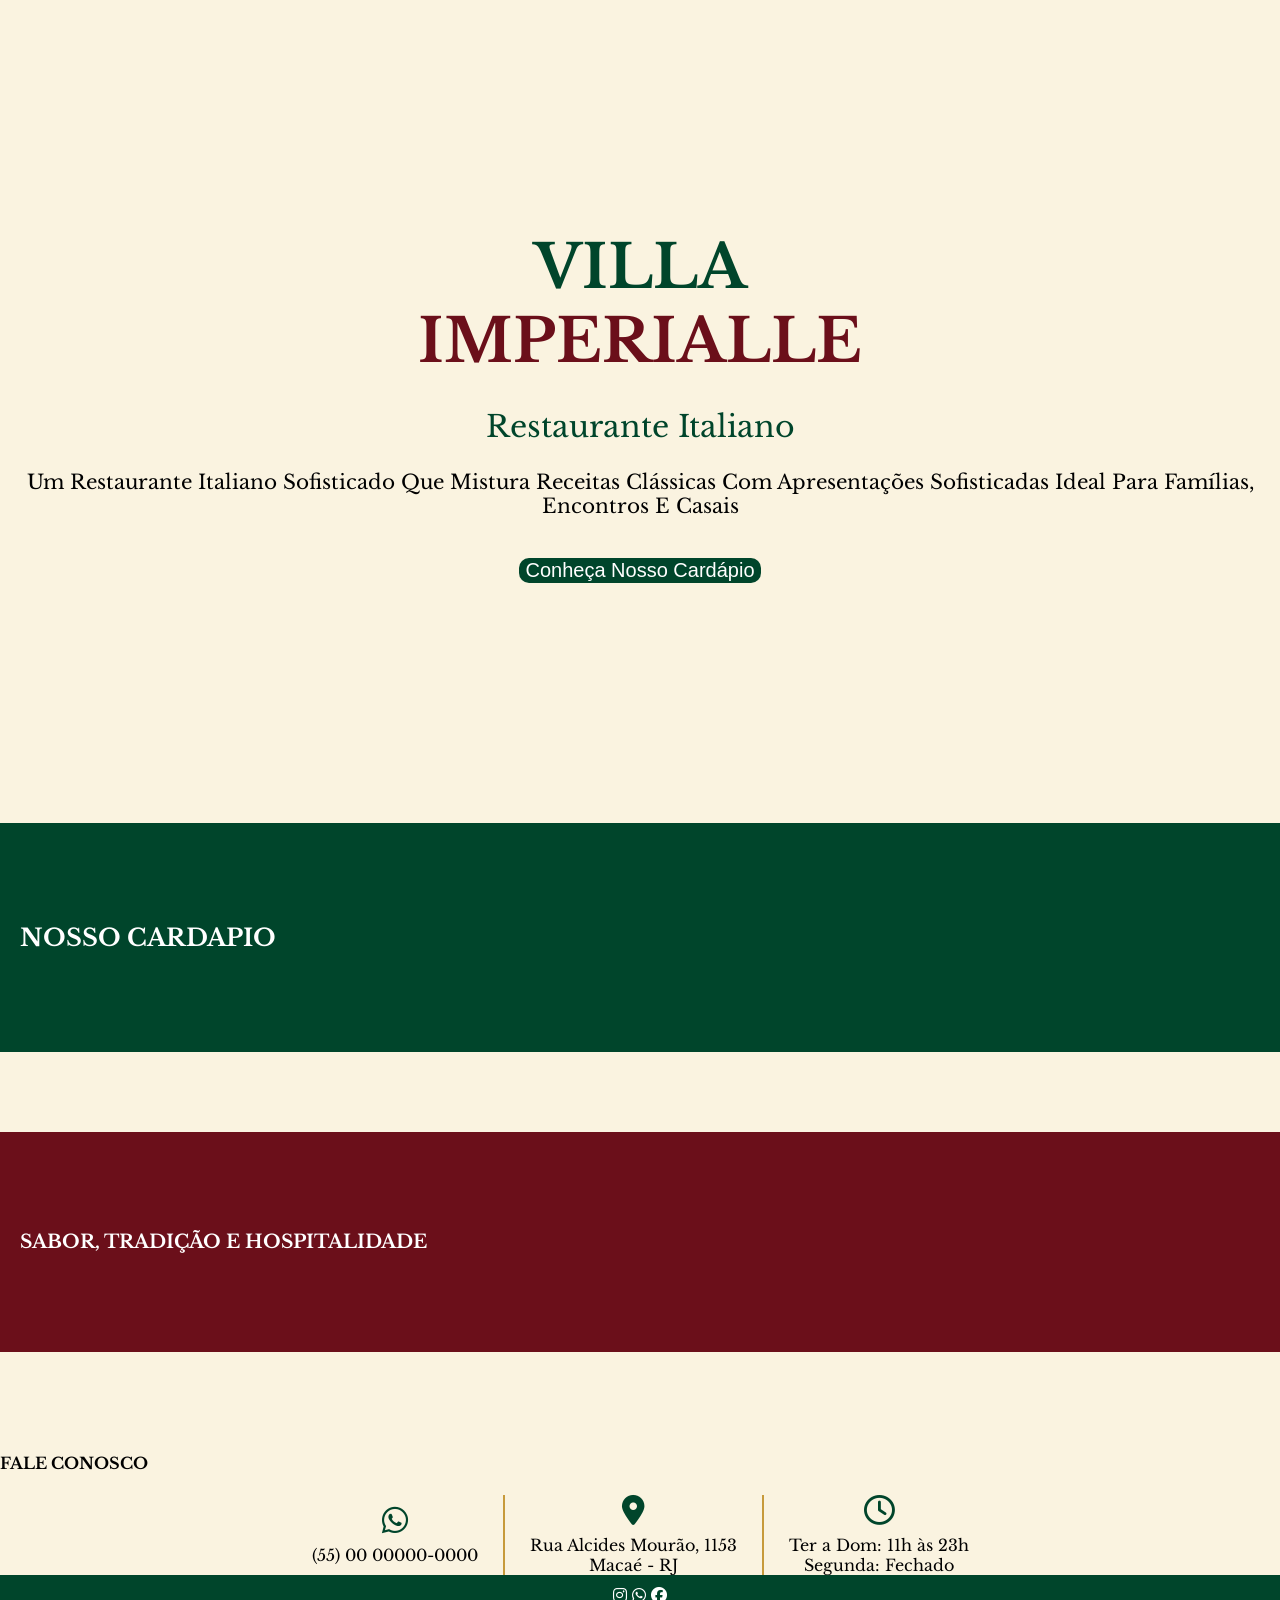
==== index.html @ e602aa2f "Fale Conosco de forma mais organizada + ícones/texto minúsculo no footer" ====
<!DOCTYPE html>
<html lang="en">

<head>
    <meta charset="UTF-8">

    <link rel="stylesheet" href="https://cdnjs.cloudflare.com/ajax/libs/font-awesome/6.7.2/css/all.min.css">

    <link rel="preconnect" href="https://fonts.googleapis.com">
    <link rel="preconnect" href="https://fonts.gstatic.com" crossorigin>

    <link href="https://fonts.googleapis.com/css2?family=Libre+Baskerville:wght@400;700&display=swap" rel="stylesheet">

    <meta name="viewport" content="width=device-width, initial-scale=1.0">
    <link rel="stylesheet" href="style.css">
    <title>Villa Imperialle</title>
</head>

<body>

    <header class="menu">

    </header>

    <section class="inicio">

        <h1 class="titulo">VILLA<br></h1>
        <h1 class="titulo-2">IMPERIALLE</h1>
        <P class="subtitulo">Restaurante Italiano</P>

        <p class="descricao">Um Restaurante Italiano Sofisticado Que Mistura Receitas Clássicas
            Com Apresentações Sofisticadas
            Ideal Para Famílias, Encontros E Casais</p>

        <button>Conheça Nosso Cardápio</button>

    </section>

    <section class="cardapio">

        <h2>NOSSO CARDAPIO</h2>
    </section>

    <section class="hospitalidade">
        <h3>SABOR, TRADIÇÃO E HOSPITALIDADE</h3>
    </section>

    <h4>FALE CONOSCO</h4>
<section class="contato-box">

    <div class="info">
        <i class="fa-brands fa-whatsapp"></i>
        <p>(55) 00 00000-0000</p>
    </div>

    <div class="linha"></div>

    <div class="info">
        <i class="fa-solid fa-location-dot"></i>
        <p>Rua Alcides Mourão, 1153</p>
        <span>Macaé - RJ</span>
    </div>

    <div class="linha"></div>

    <div class="info">
        <i class="fa-regular fa-clock"></i>
        <p>Ter a Dom: 11h às 23h</p>
        <span>Segunda: Fechado</span>
    </div>
</section>
    <footer>
        <i class="fa-brands fa-instagram"></i>
        <i class="fa-brands fa-whatsapp"></i>
        <i class="fa-brands fa-facebook"></i>
        <p class="texto-footer">© Villa Imperialle. Todos os direitos reservados.</p>
    </footer>
</body>

</html>
---- style.css ----
html, body{
    height: 100%;
    margin: 0;
}

body{
    font-family: 'Libre Baskerville', serif;
    background-color: #faf3e0;
    display: flex;
    flex-direction: column;
    min-height: 100vh;
}

.inicio{
    margin-bottom: 80px;
}
.titulo{
    text-align: center;
    color: #00452b;
    font-size: 60px;
    margin-bottom: 0;
}

.titulo-2{
    text-align: center;
    color: #6b0f1a;
    font-size: 60px;
    margin-top: 0;
    margin-bottom: 30px;
}

.subtitulo{
    text-align: center;
    color: #00452b;
    font-size: 30px;
    margin-bottom: 25px;
}

.descricao{
    text-align: center;
    font-size: 20px;
    color: black;
    margin-bottom: 40px;
}

button{
    display: block;
    margin: 20px auto 80px auto;
    padding: 15px 30px auto;
    font-size: 20px;
    background-color: #00452b;
    color: white;
    border: none;
    border-radius: 10px;
    cursor: pointer;
}

.menu{
    margin-bottom: 40px;
    color: #faf3e0;
    padding: 30px;
}

.inicio{
    margin-bottom: 80px;
    color: #faf3e0;
    padding: 80px 20px;
}

.cardapio{
    margin-bottom: 80px;
    background-color: #00452b;
    color: white;
    padding: 80px 20px;
}

.hospitalidade{
    margin-bottom: 80px;
    background-color:  #6b0f1a;
    color: white;
    padding: 80px 20px;
}

.contato-box{
    display: flex;
    justify-content: center;
    align-items: center;
    gap: 25px;
}

.info{
    text-align: center;
}

.info i{
    font-size: 30px;
    color: #00452b;
    margin-bottom: 10px;
}

.info p,
.info span{
    margin: 0;
}

.linha{
    width: 2px;
    height: 80px;
    background-color: #c79a3b;
}

footer{
    background-color: #00452b;
    color: white;
    padding: 10px 0;
    text-align: center;
}

.texto-footer{
    font-size: 12px;
    opacity: 0.7;
    margin: 0;
}
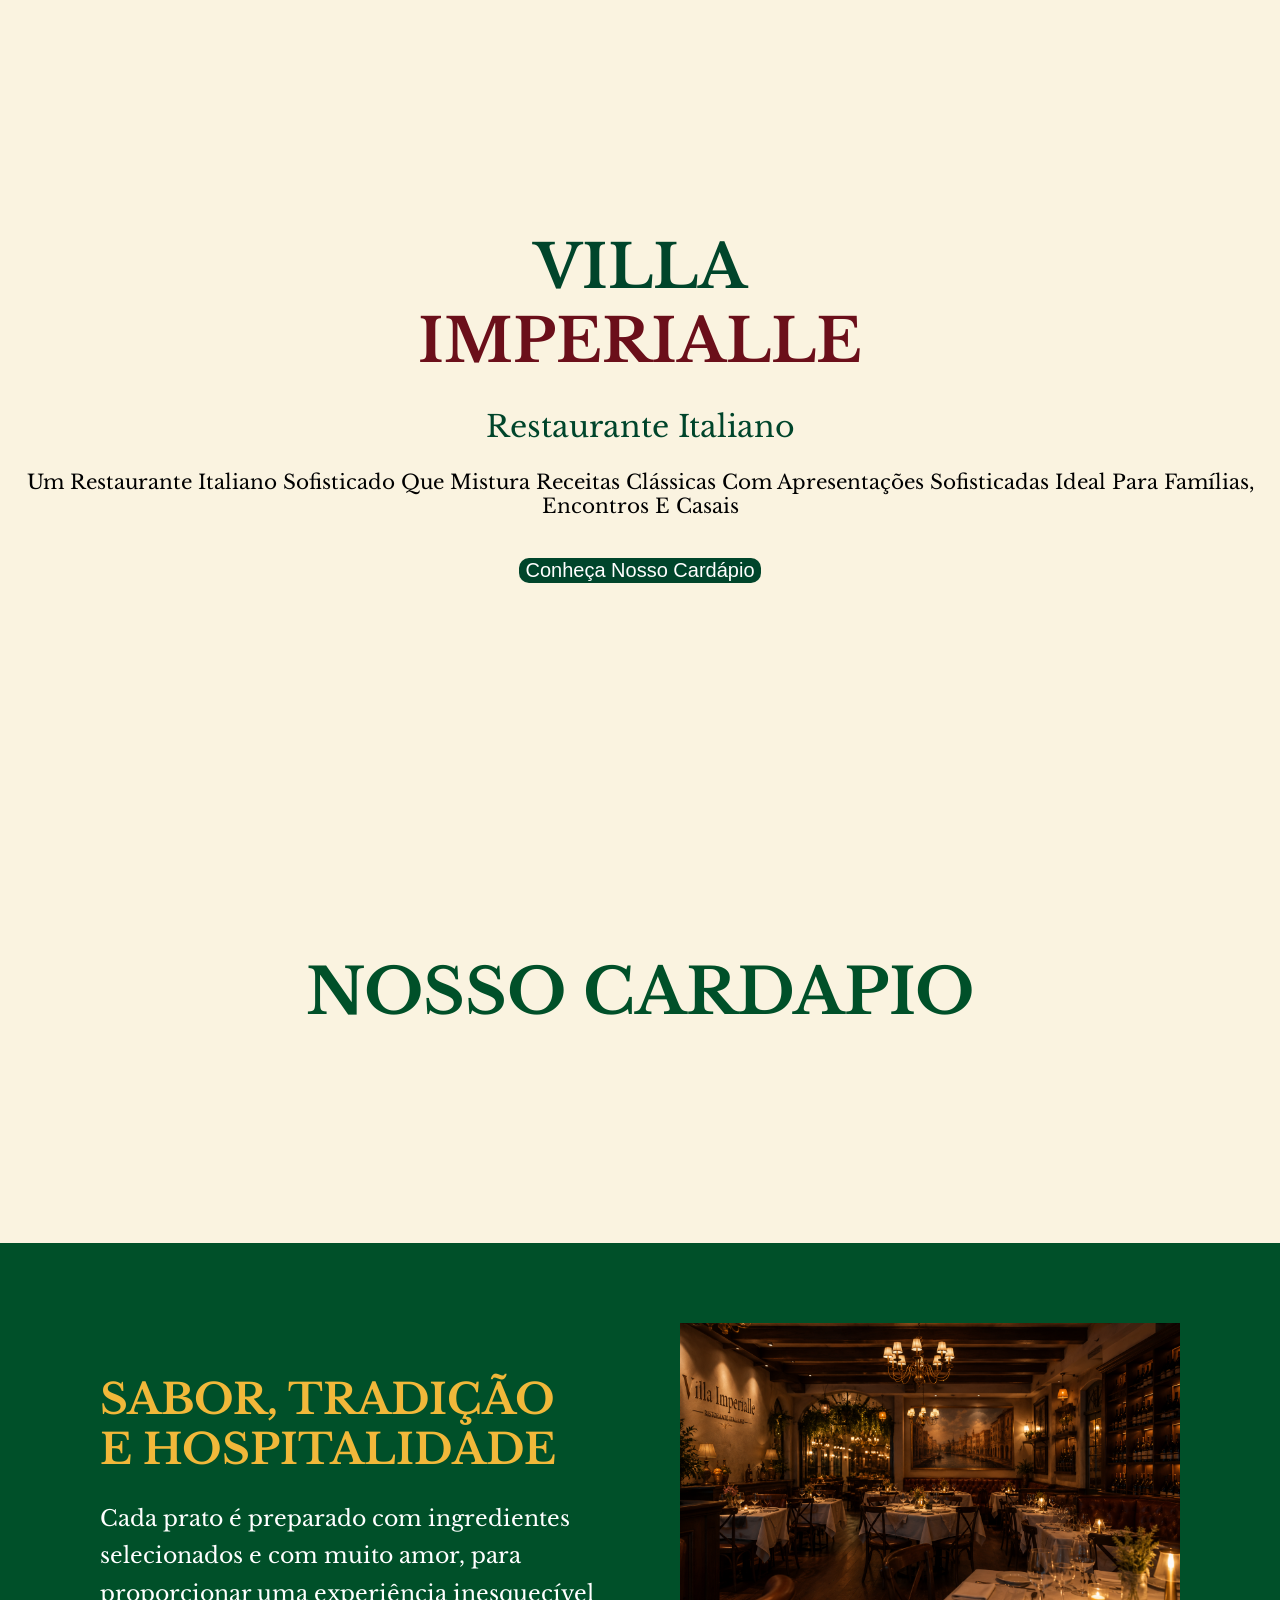
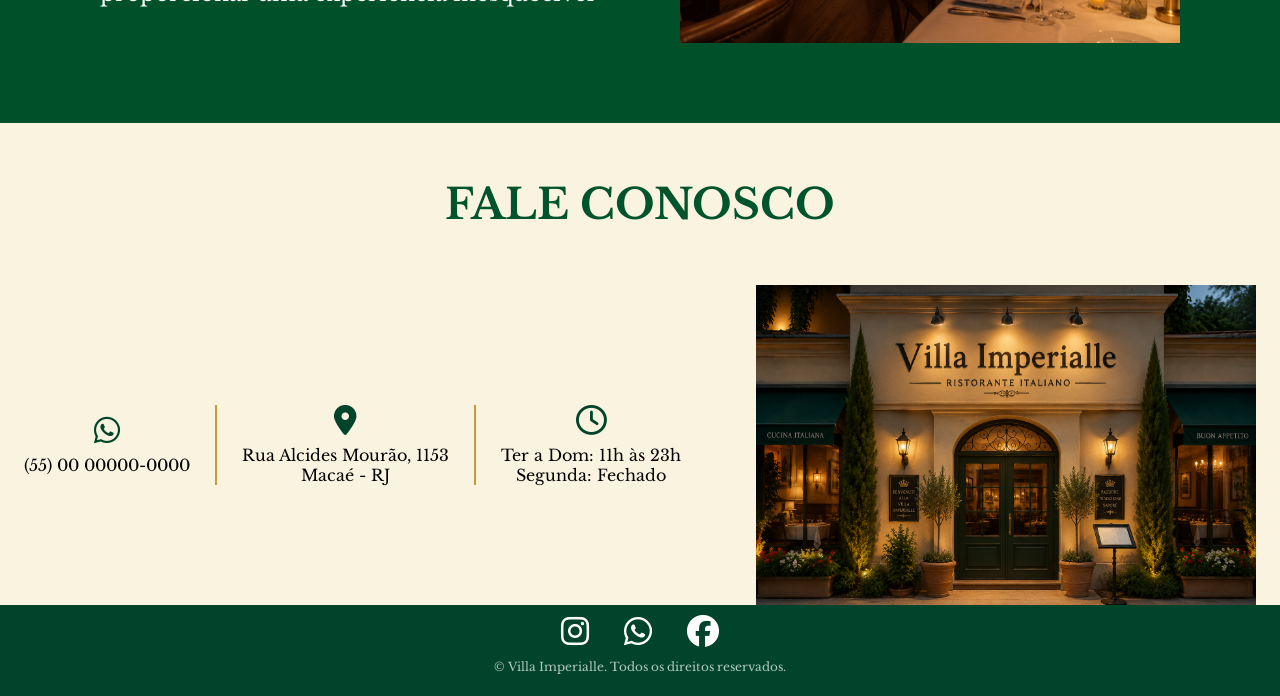
==== commit 813de867: "Imagens adicionadas, títulos com tamanho aumentado, botões com animações Cores arrumadas, background" ====
--- a/index.html
+++ b/index.html
@@ -42,11 +42,28 @@
     </section>
 
     <section class="hospitalidade">
-        <h3>SABOR, TRADIÇÃO E HOSPITALIDADE</h3>
-    </section>
 
-    <h4>FALE CONOSCO</h4>
-<section class="contato-box">
+    <div class="hospitalidade-texto">
+        <h3 class="hospitalidade-titulo">
+            SABOR, TRADIÇÃO<br>
+            E HOSPITALIDADE
+        </h3>
+
+        <p>
+            Cada prato é preparado com ingredientes
+            selecionados e com muito amor, para proporcionar
+            uma experiência inesquecível
+        </p>
+    </div>
+
+    <img class="hospitalidade-imagem"
+         src="estabelecimento.png"
+         alt="Estabelecimento">
+
+</section>
+
+    <h4 class="fale-conosco">FALE CONOSCO</h4>
+    <section class="contato-box">
 
     <div class="info">
         <i class="fa-brands fa-whatsapp"></i>
@@ -68,6 +85,10 @@
         <p>Ter a Dom: 11h às 23h</p>
         <span>Segunda: Fechado</span>
     </div>
+
+    <img class="entrada-imagem"
+        src="entrada.png"
+        alt="Entrada">
 </section>
     <footer>
         <i class="fa-brands fa-instagram"></i>
--- a/style.css
+++ b/style.css
@@ -68,17 +68,59 @@
 }
 
 .cardapio{
+    font-size: 42px;
+    line-height: 1.2;
     margin-bottom: 80px;
-    background-color: #00452b;
-    color: white;
+    color: #005029;
+    text-align: center;
     padding: 80px 20px;
 }
 
 .hospitalidade{
-    margin-bottom: 80px;
-    background-color:  #6b0f1a;
+    background-color: #005029;
+
+    display: flex;
+    align-items: center;
+    justify-content: space-between;
+
+    padding: 80px 100px;
+}
+
+.hospitalidade-texto{
+    max-width: 500px;
+}
+
+.hospitalidade-titulo{
+    color: #f1b83a;
+
+    font-size: 42px;
+    line-height: 1.2;
+
+    margin-bottom: 25px;
+}
+
+.hospitalidade-texto p{
     color: white;
-    padding: 80px 20px;
+
+    font-size: 22px;
+    line-height: 1.7;
+}
+
+.hospitalidade-imagem{
+    width: 500px;
+    height: 320px;
+
+    object-fit: cover;
+
+    margin-left: 50px;
+}
+
+.fale-conosco{
+    font-size: 42px;
+    line-height: 1.2;
+
+    text-align: center;
+    color: #00542b;
 }
 
 .contato-box{
@@ -109,6 +151,15 @@
     background-color: #c79a3b;
 }
 
+.entrada-imagem{
+    width: 500px;
+    height: 320px;
+
+    object-fit: cover;
+
+    margin-left: 50px;
+}
+
 footer{
     background-color: #00452b;
     color: white;
@@ -116,8 +167,20 @@
     text-align: center;
 }
 
+footer i{
+    font-size: 32px;
+    margin: 0 15px;
+    color: white;
+    cursor: pointer;
+    transition: 0.3s;
+}
+
+footer i:hover{
+    transform: scale(1.1);
+}
+
 .texto-footer{
     font-size: 12px;
     opacity: 0.7;
-    margin: 0;
+    margin: 10;
 }
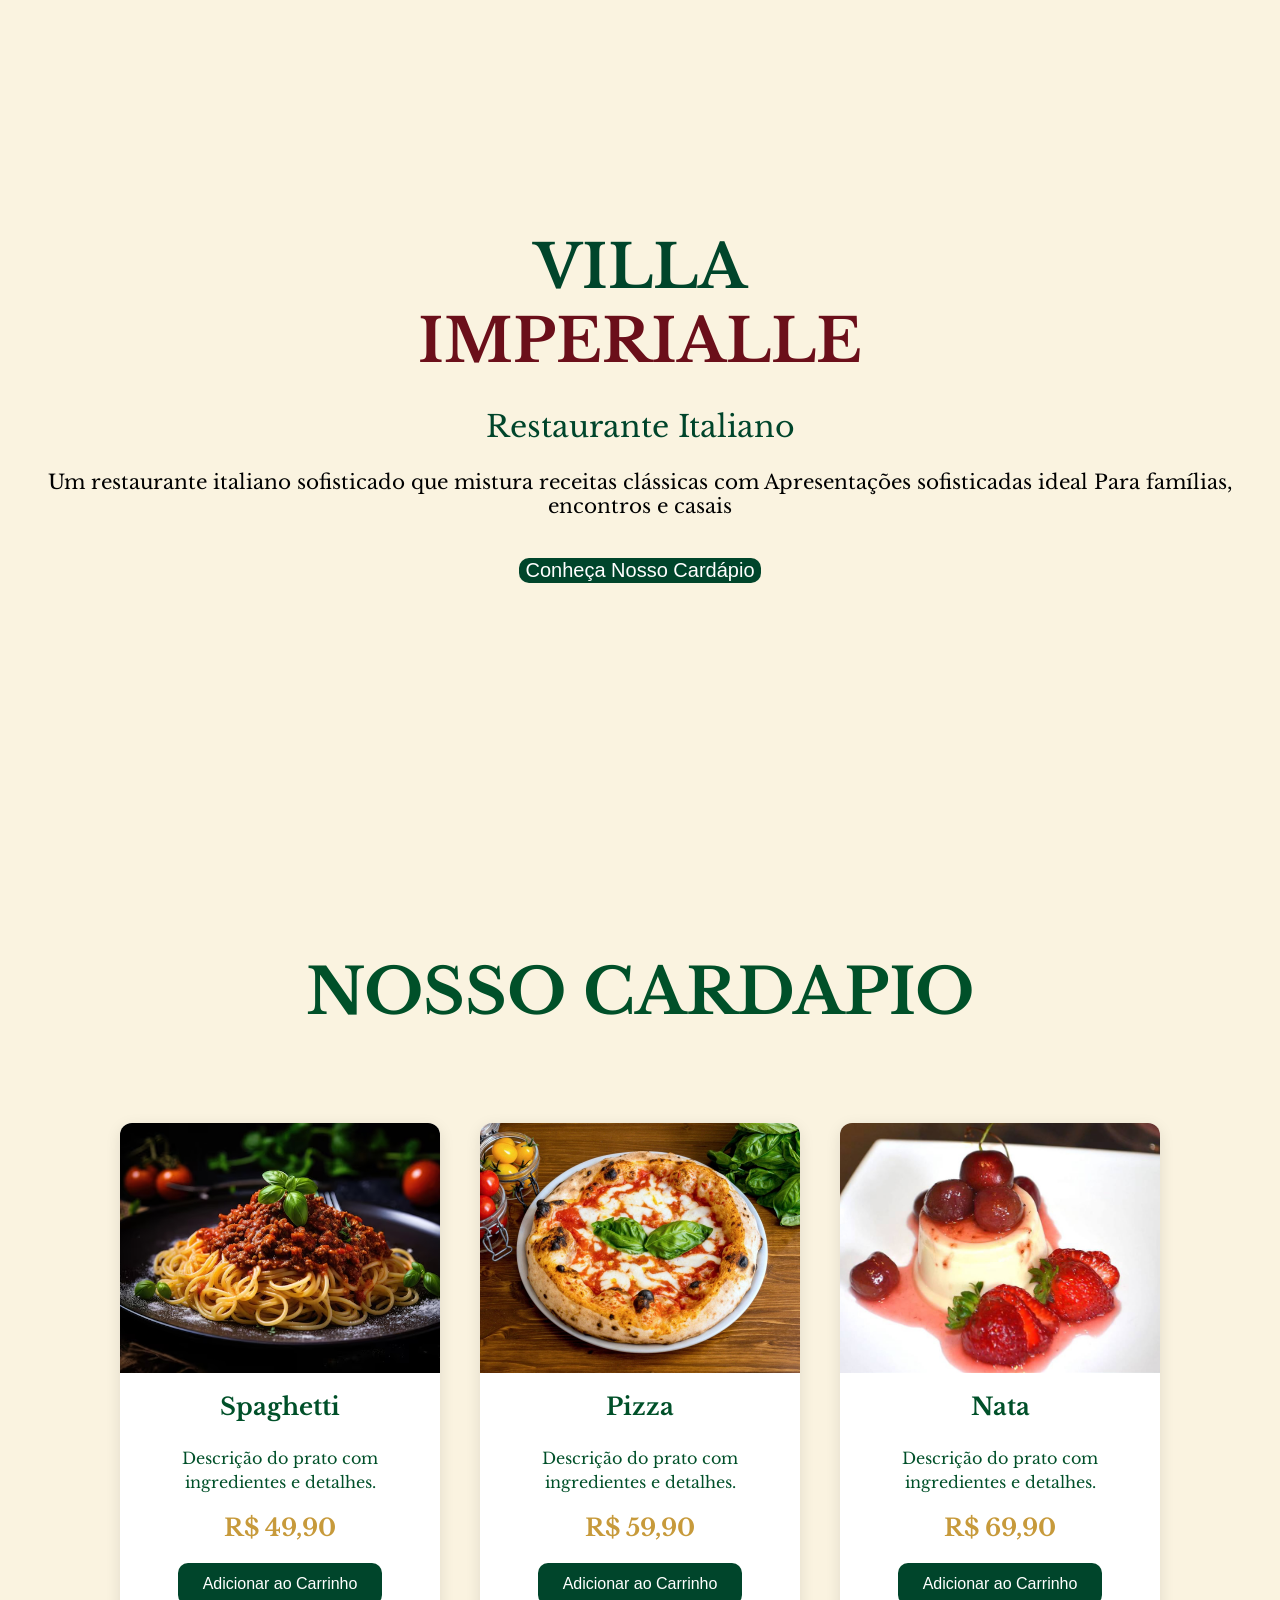
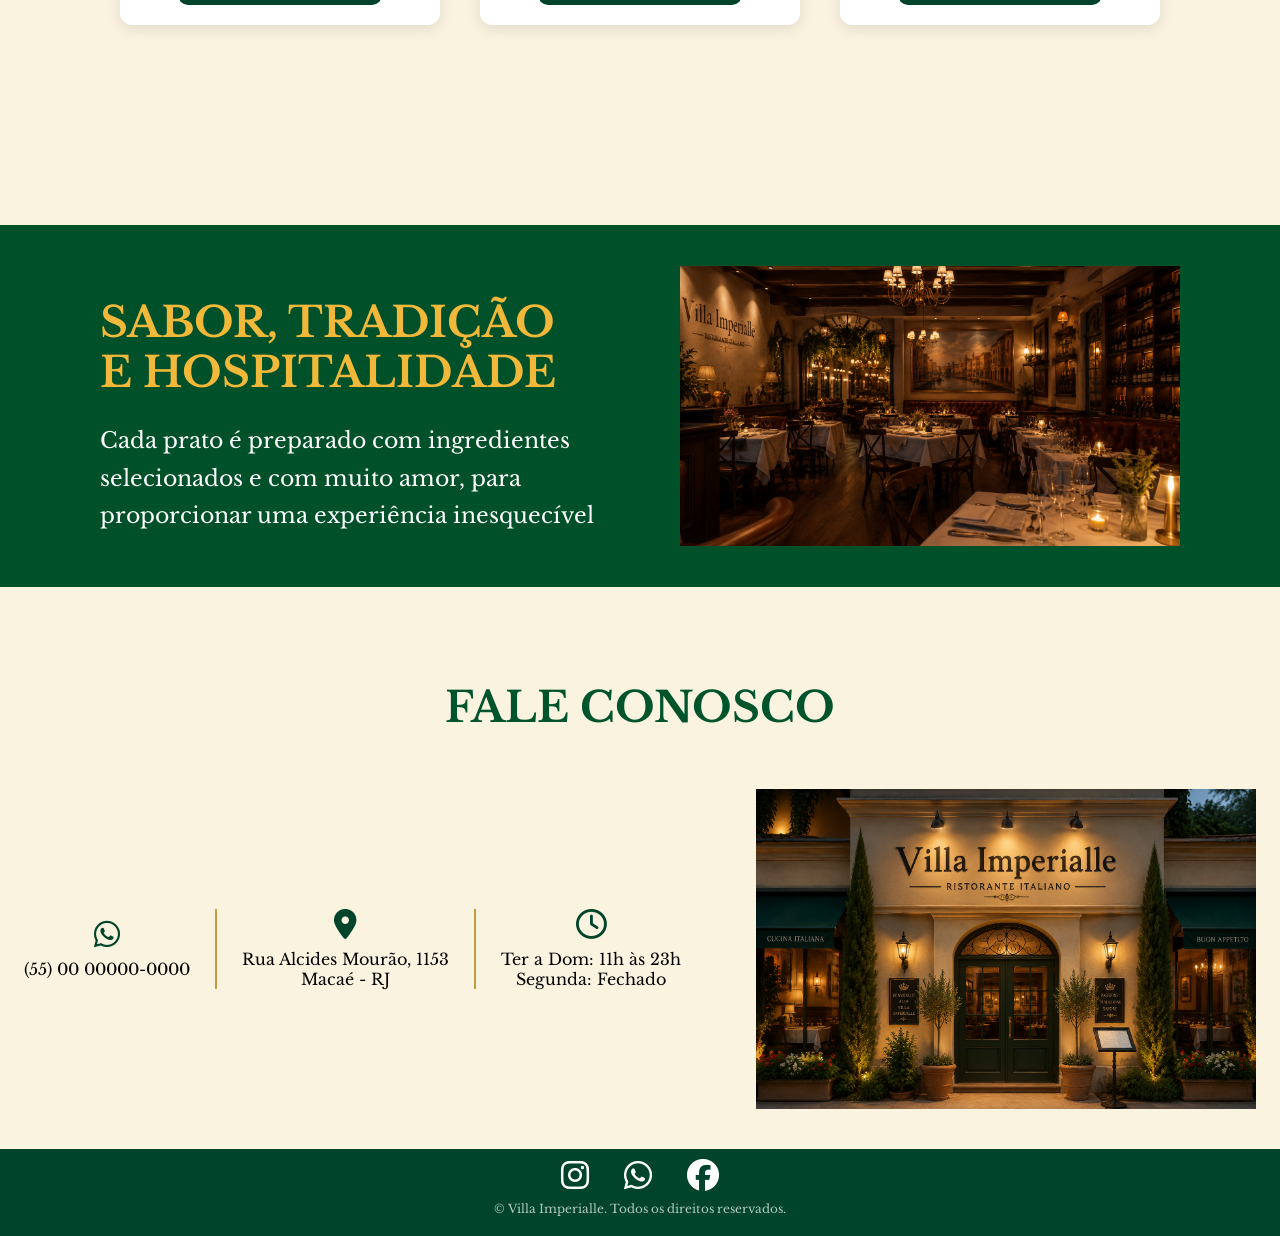
==== commit 2cd33826: "Adicionar imagens nos produtos principais e formatar as barras" ====
--- a/index.html
+++ b/index.html
@@ -28,17 +28,62 @@
         <h1 class="titulo-2">IMPERIALLE</h1>
         <P class="subtitulo">Restaurante Italiano</P>
 
-        <p class="descricao">Um Restaurante Italiano Sofisticado Que Mistura Receitas Clássicas
-            Com Apresentações Sofisticadas
-            Ideal Para Famílias, Encontros E Casais</p>
+        <p class="descricao">Um restaurante italiano sofisticado que mistura receitas clássicas
+            com Apresentações sofisticadas
+            ideal Para famílias, encontros e casais</p>
 
         <button>Conheça Nosso Cardápio</button>
 
     </section>
 
     <section class="cardapio">
+        <h2>NOSSO CARDAPIO</h2>
+        
+        <section class="cardapio-grid">
 
-        <h2>NOSSO CARDAPIO</h2>
+    <div class="card-prato">
+        <img src="spaghetti.avif" alt="Spaghetti">
+
+        <h3>Spaghetti</h3>
+
+        <p>
+            Descrição do prato com ingredientes e detalhes.
+        </p>
+
+        <span class="preco">R$ 49,90</span>
+
+        <button>Adicionar ao Carrinho</button>
+    </div>
+
+    <div class="card-prato">
+        <img src="pizza.webp" alt="Pizza">
+
+        <h3>Pizza</h3>
+
+        <p>
+            Descrição do prato com ingredientes e detalhes.
+        </p>
+
+        <span class="preco">R$ 59,90</span>
+
+        <button>Adicionar ao Carrinho</button>
+    </div>
+
+    <div class="card-prato">
+        <img src="nata.jpg" alt="Nata">
+
+        <h3>Nata</h3>
+
+        <p>
+            Descrição do prato com ingredientes e detalhes.
+        </p>
+
+        <span class="preco">R$ 69,90</span>
+
+        <button>Adicionar ao Carrinho</button>
+    </div>
+
+</section>
     </section>
 
     <section class="hospitalidade">
--- a/style.css
+++ b/style.css
@@ -76,6 +76,76 @@
     padding: 80px 20px;
 }
 
+.cardapio-grid{
+    display: grid;
+
+    grid-template-columns: repeat(3, 1fr);
+
+    gap: 40px;
+
+    padding: 40px 100px;
+}
+
+.card-prato{
+    background-color: white;
+
+    border-radius: 12px;
+
+    overflow: hidden;
+
+    box-shadow: 0 4px 15px rgba(0,0,0,0.1);
+
+    text-align: center;
+
+    padding-bottom: 20px;
+}
+
+.card-prato img{
+    width: 100%;
+
+    height: 250px;
+
+    object-fit: cover;
+
+    display: block;
+}
+
+.card-prato h3{
+    color: #005029;
+
+    font-size: 24px;
+
+    margin-top: 20px;
+}
+
+.card-prato p{
+    padding: 0 20px;
+
+    font-size: 16px;
+
+    line-height: 1.5;
+}
+
+.preco{
+    display: block;
+
+    margin: 20px 0;
+
+    color: #c79a3b;
+
+    font-size: 24px;
+
+    font-weight: bold;
+}
+
+.card-prato button{
+    margin: 0 auto;
+
+    padding: 12px 25px;
+
+    font-size: 16px;
+}
+
 .hospitalidade{
     background-color: #005029;
 
@@ -83,7 +153,9 @@
     align-items: center;
     justify-content: space-between;
 
-    padding: 80px 100px;
+    padding: 30px 100px;
+
+    margin-bottom: 40px;
 }
 
 .hospitalidade-texto{
@@ -108,7 +180,7 @@
 
 .hospitalidade-imagem{
     width: 500px;
-    height: 320px;
+    height: 280px;
 
     object-fit: cover;
 
@@ -128,6 +200,8 @@
     justify-content: center;
     align-items: center;
     gap: 25px;
+
+    margin-bottom: 40px;
 }
 
 .info{
@@ -158,6 +232,7 @@
     object-fit: cover;
 
     margin-left: 50px;
+    
 }
 
 footer{
@@ -182,5 +257,5 @@
 .texto-footer{
     font-size: 12px;
     opacity: 0.7;
-    margin: 10;
+    margin: 10px;
 }
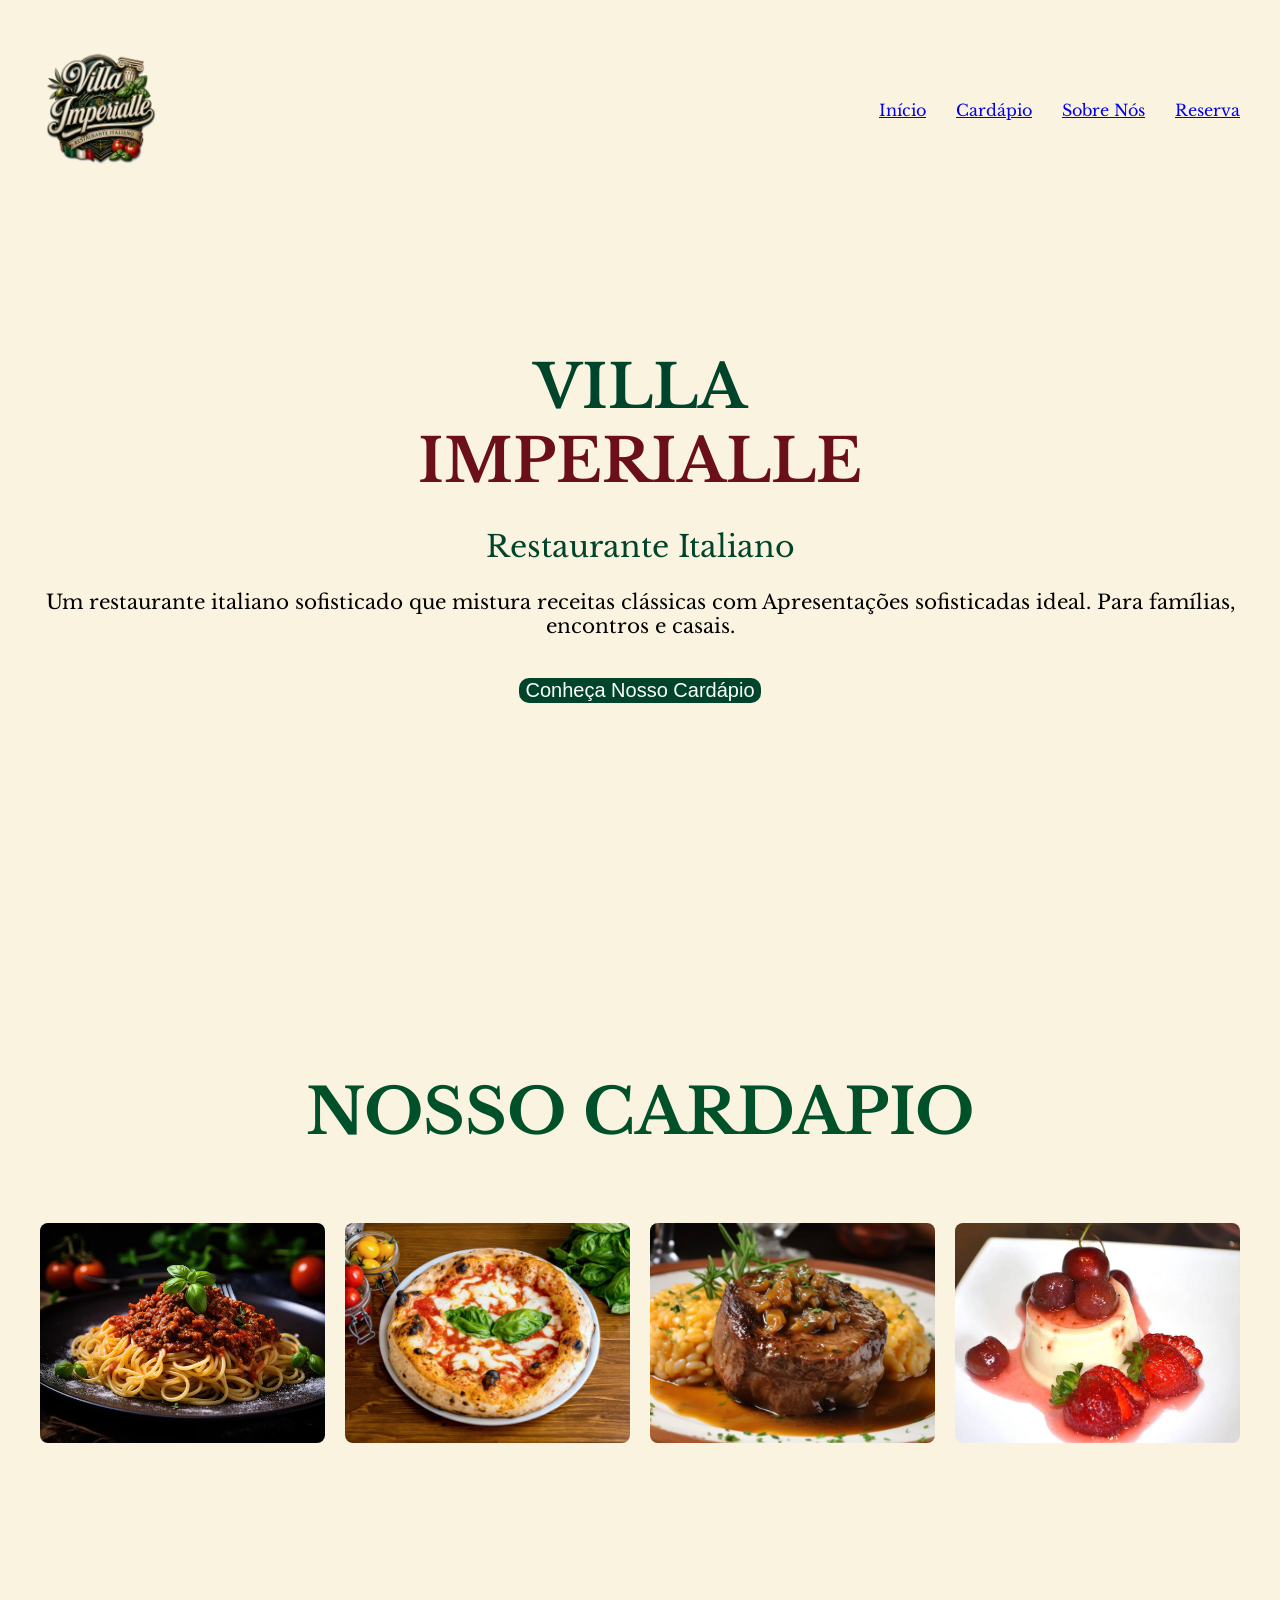
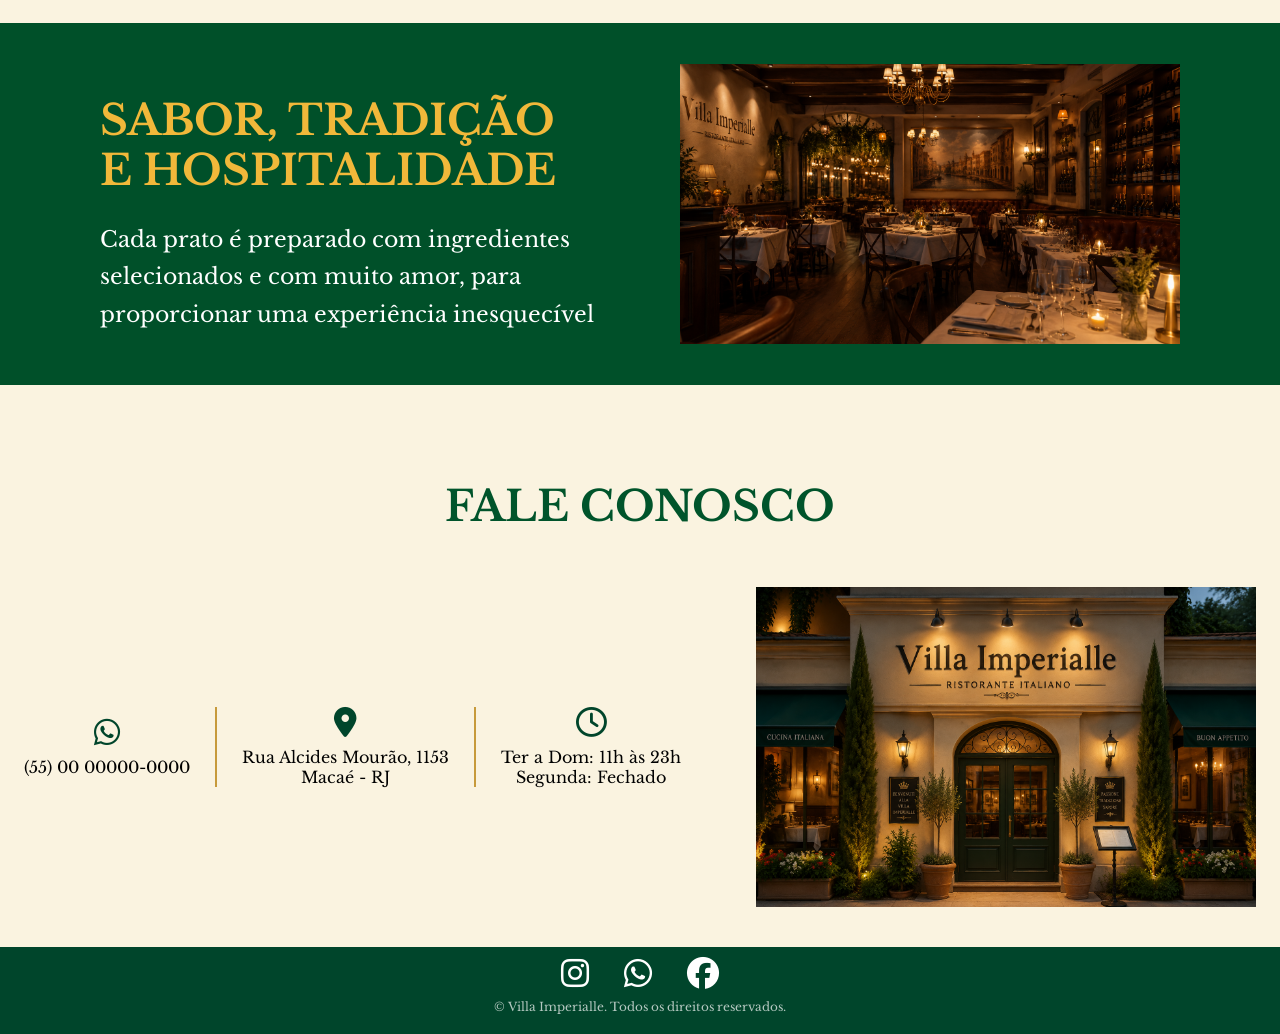
==== commit 43d9e187: "Melhorar as imagens do cardápio e o menu" ====
--- a/index.html
+++ b/index.html
@@ -18,9 +18,18 @@
 
 <body>
 
-    <header class="menu">
+<header class="menu">
 
-    </header>
+    <img src="villa-imperialle.png" alt="Villa Imperialle" class="logo">
+
+    <nav>
+        <a href="#">Início</a>
+        <a href="#">Cardápio</a>
+        <a href="#">Sobre Nós</a>
+        <a href="#">Reserva</a>
+    </nav>
+
+</header>
 
     <section class="inicio">
 
@@ -29,8 +38,7 @@
         <P class="subtitulo">Restaurante Italiano</P>
 
         <p class="descricao">Um restaurante italiano sofisticado que mistura receitas clássicas
-            com Apresentações sofisticadas
-            ideal Para famílias, encontros e casais</p>
+            com Apresentações sofisticadas ideal. Para famílias, encontros e casais.</p>
 
         <button>Conheça Nosso Cardápio</button>
 
@@ -43,47 +51,22 @@
 
     <div class="card-prato">
         <img src="spaghetti.avif" alt="Spaghetti">
-
-        <h3>Spaghetti</h3>
-
-        <p>
-            Descrição do prato com ingredientes e detalhes.
-        </p>
-
-        <span class="preco">R$ 49,90</span>
-
-        <button>Adicionar ao Carrinho</button>
     </div>
 
     <div class="card-prato">
         <img src="pizza.webp" alt="Pizza">
+    </div>
 
-        <h3>Pizza</h3>
-
-        <p>
-            Descrição do prato com ingredientes e detalhes.
-        </p>
-
-        <span class="preco">R$ 59,90</span>
-
-        <button>Adicionar ao Carrinho</button>
+    <div class="card-prato">
+        <img src="carne.webp" alt="Carne">
     </div>
 
     <div class="card-prato">
         <img src="nata.jpg" alt="Nata">
-
-        <h3>Nata</h3>
-
-        <p>
-            Descrição do prato com ingredientes e detalhes.
-        </p>
-
-        <span class="preco">R$ 69,90</span>
-
-        <button>Adicionar ao Carrinho</button>
     </div>
 
 </section>
+
     </section>
 
     <section class="hospitalidade">
--- a/style.css
+++ b/style.css
@@ -56,9 +56,21 @@
 }
 
 .menu{
-    margin-bottom: 40px;
-    color: #faf3e0;
-    padding: 30px;
+    display: flex;
+    justify-content: space-between;
+    align-items: center;
+
+    padding: 20px 40px;
+}
+
+.logo{
+    width: 120px;
+    height: auto;
+}
+
+nav{
+    display: flex;
+    gap: 30px;
 }
 
 .inicio{
@@ -78,72 +90,25 @@
 
 .cardapio-grid{
     display: grid;
-
-    grid-template-columns: repeat(3, 1fr);
-
-    gap: 40px;
-
-    padding: 40px 100px;
-}
-
-.card-prato{
-    background-color: white;
-
-    border-radius: 12px;
-
-    overflow: hidden;
-
-    box-shadow: 0 4px 15px rgba(0,0,0,0.1);
-
-    text-align: center;
-
-    padding-bottom: 20px;
+    grid-template-columns: repeat(4, 1fr);
+
+    gap: 20px;
+
+    max-width: 1200px;
+    margin: 0 auto;
+
+    padding: 20px;
 }
 
 .card-prato img{
     width: 100%;
-
-    height: 250px;
+    height: 220px;
 
     object-fit: cover;
 
+    border-radius: 8px;
+
     display: block;
-}
-
-.card-prato h3{
-    color: #005029;
-
-    font-size: 24px;
-
-    margin-top: 20px;
-}
-
-.card-prato p{
-    padding: 0 20px;
-
-    font-size: 16px;
-
-    line-height: 1.5;
-}
-
-.preco{
-    display: block;
-
-    margin: 20px 0;
-
-    color: #c79a3b;
-
-    font-size: 24px;
-
-    font-weight: bold;
-}
-
-.card-prato button{
-    margin: 0 auto;
-
-    padding: 12px 25px;
-
-    font-size: 16px;
 }
 
 .hospitalidade{
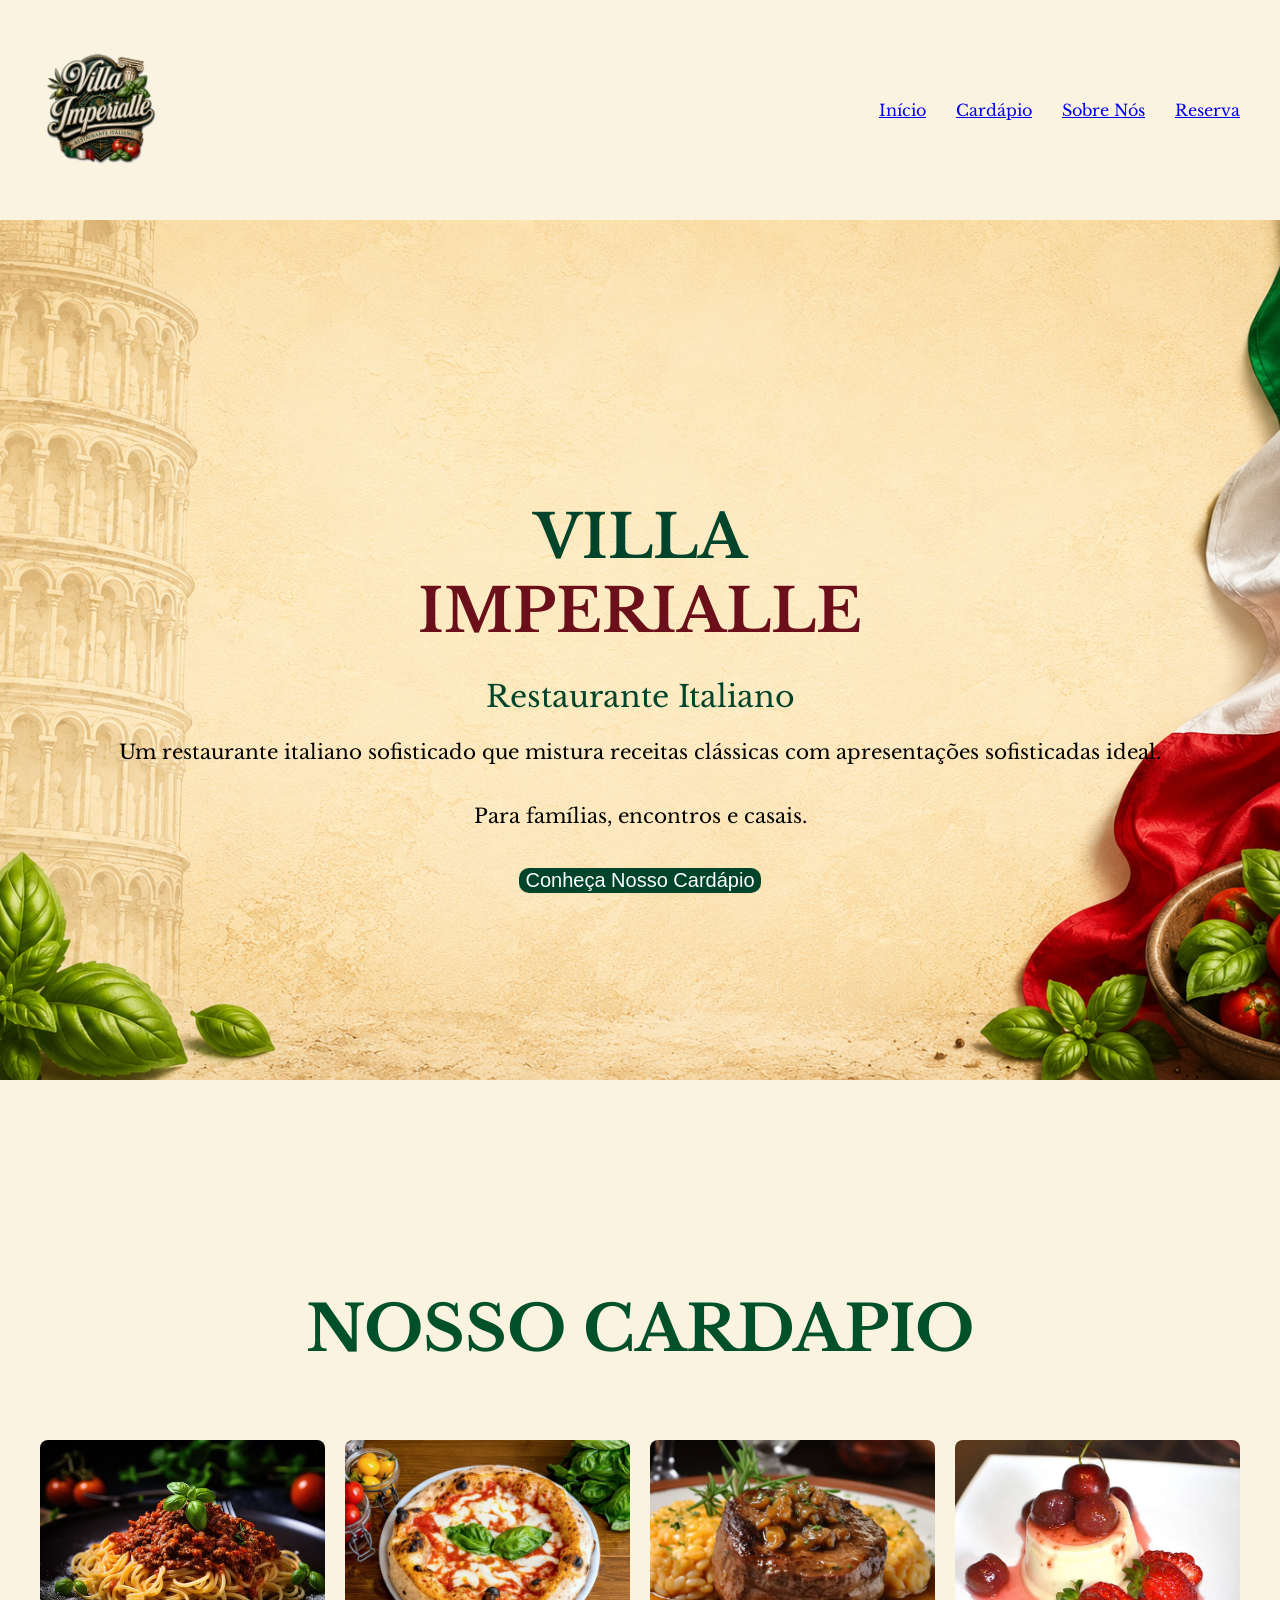
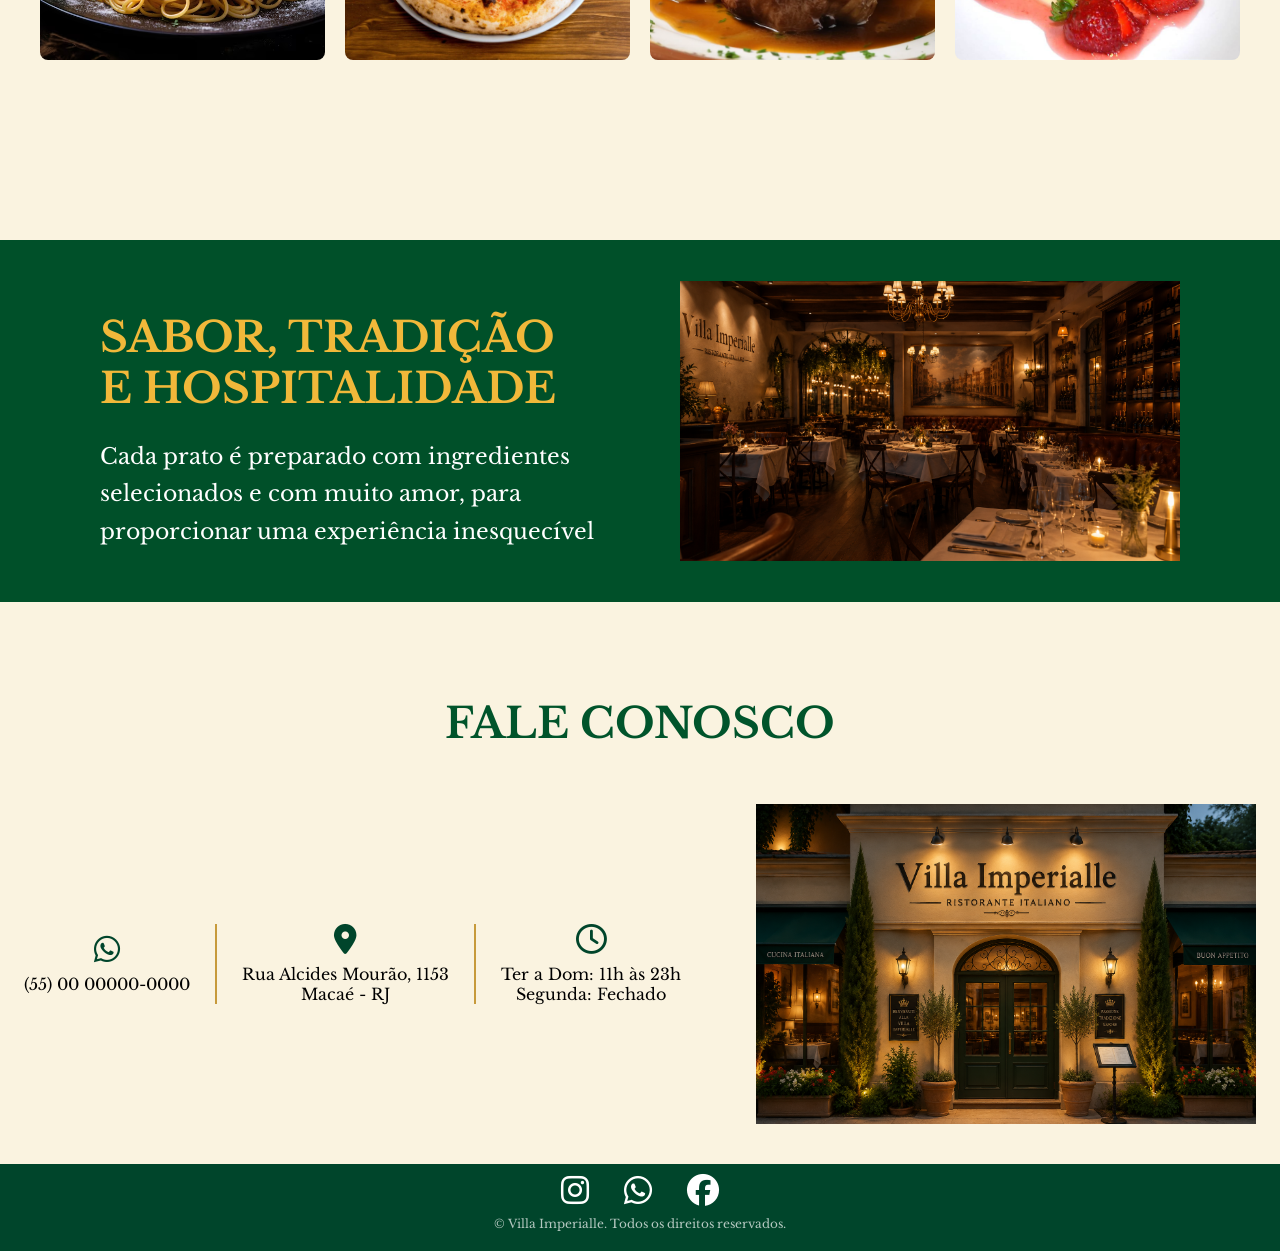
==== commit 08ebdc22: "Adicionar o background na homepage e iniciar conexão SQL" ====
--- a/index.html
+++ b/index.html
@@ -19,7 +19,6 @@
 <body>
 
 <header class="menu">
-
     <img src="villa-imperialle.png" alt="Villa Imperialle" class="logo">
 
     <nav>
@@ -33,15 +32,21 @@
 
     <section class="inicio">
 
+        <img src="banner.png" class="banner-fundo">
+
+    <div class="conteudo">
         <h1 class="titulo">VILLA<br></h1>
         <h1 class="titulo-2">IMPERIALLE</h1>
         <P class="subtitulo">Restaurante Italiano</P>
 
         <p class="descricao">Um restaurante italiano sofisticado que mistura receitas clássicas
-            com Apresentações sofisticadas ideal. Para famílias, encontros e casais.</p>
+            com apresentações sofisticadas ideal. 
+        </p>
+        
+        <p class="descricao">Para famílias, encontros e casais.</p>
 
         <button>Conheça Nosso Cardápio</button>
-
+    </div>
     </section>
 
     <section class="cardapio">
--- a/style.css
+++ b/style.css
@@ -1,6 +1,7 @@
 html, body{
     height: 100%;
     margin: 0;
+    scroll-behavior: smooth;
 }
 
 body{
@@ -12,8 +13,30 @@
 }
 
 .inicio{
-    margin-bottom: 80px;
-}
+    position: relative;
+    min-height: 700px;
+}
+
+.banner-fundo{
+    position: absolute;
+    inset: 0;
+
+    width: 100%;
+    height: 100%;
+
+    object-fit: cover;
+
+    z-index: 1;
+}
+
+.conteudo{
+    position: relative;
+    z-index: 2;
+
+    text-align: center;
+    padding-top: 150px;
+}
+
 .titulo{
     text-align: center;
     color: #00452b;
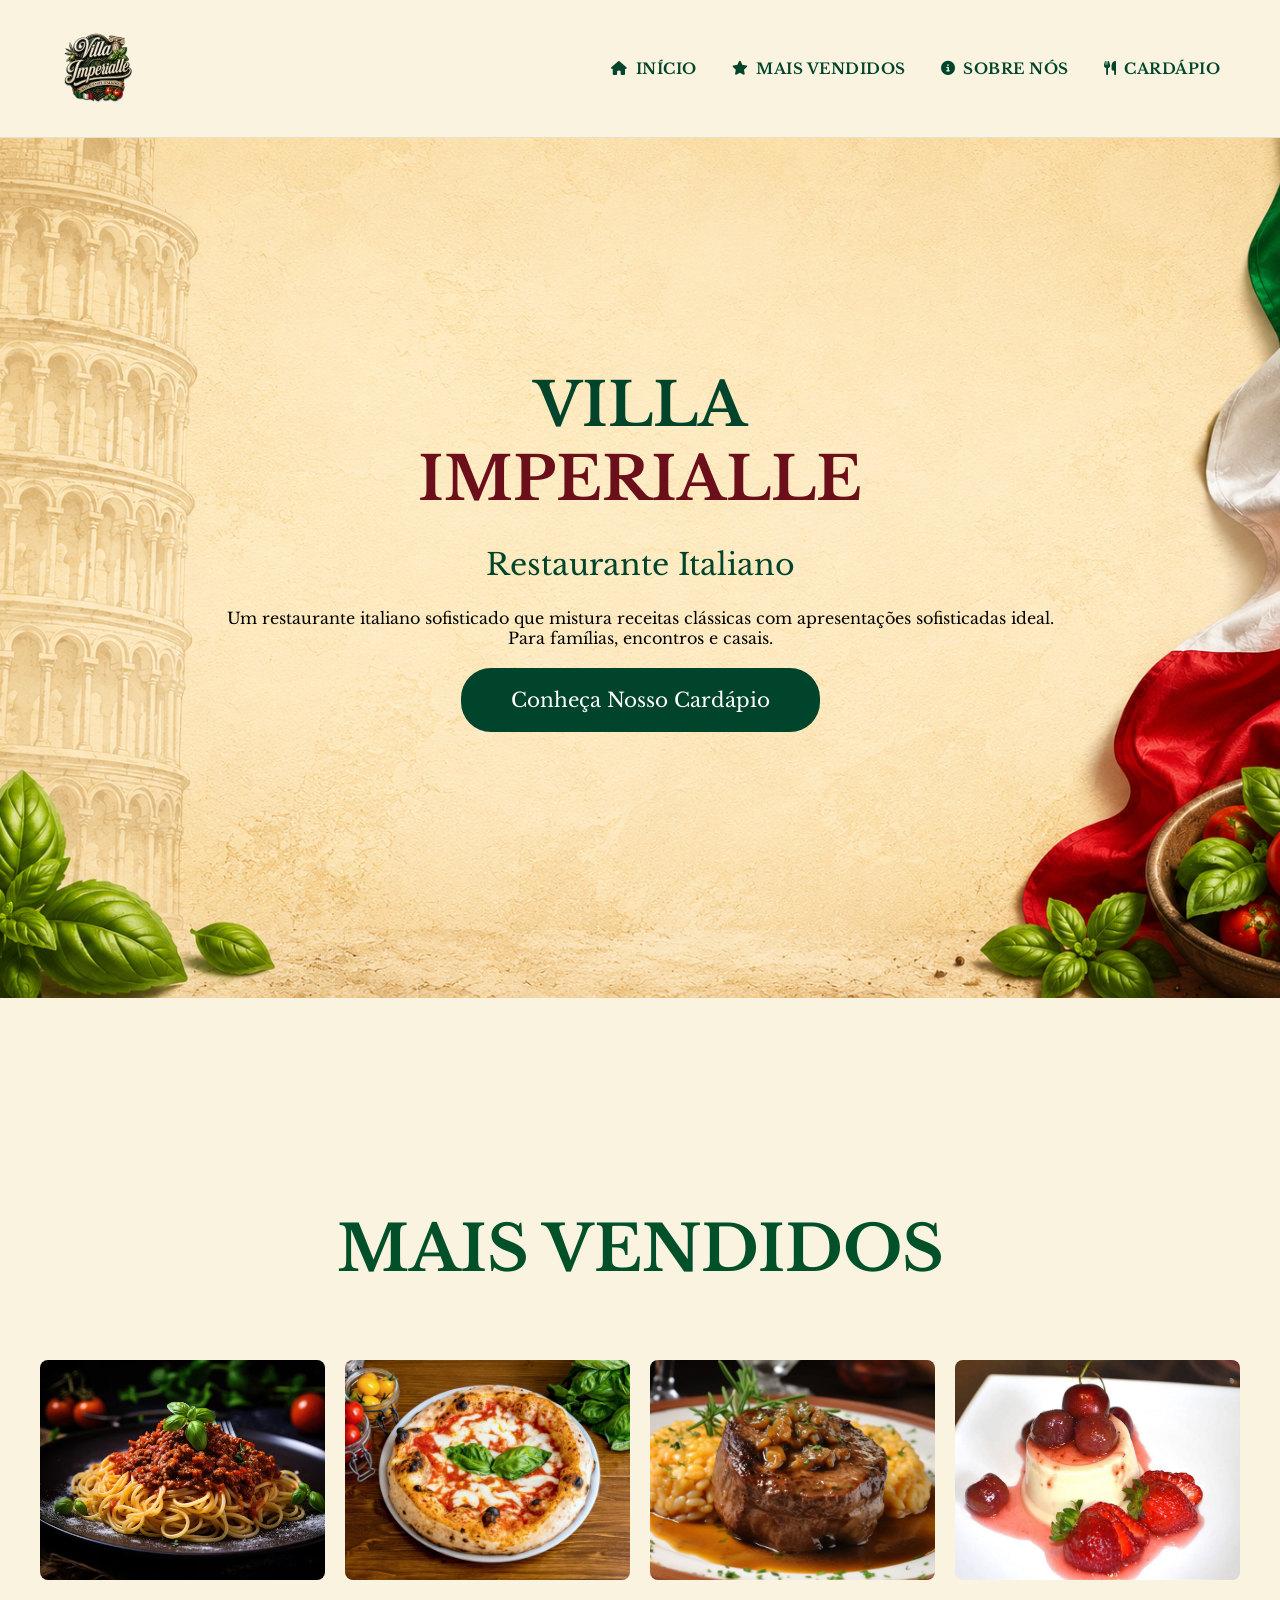
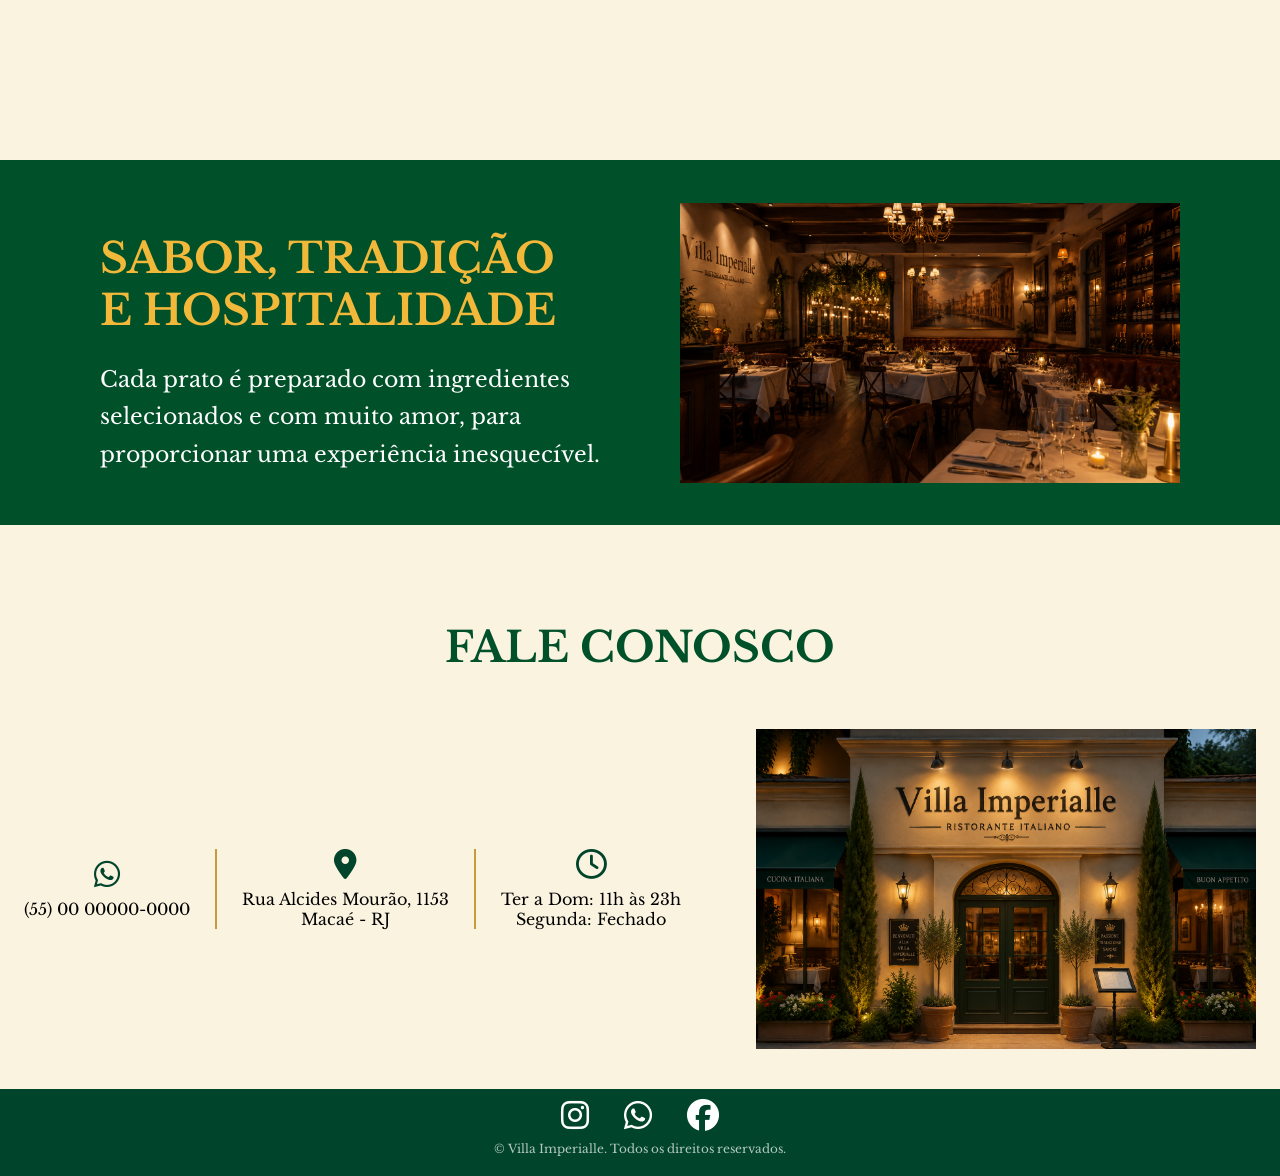
==== commit 202b3a03: "Separar a imagem em uma pasta separada, modificar estruturas principais do .css" ====
--- a/index.html
+++ b/index.html
@@ -1,5 +1,5 @@
 <!DOCTYPE html>
-<html lang="en">
+<html lang="pt-BR">
 
 <head>
     <meta charset="UTF-8">
@@ -7,128 +7,193 @@
     <link rel="stylesheet" href="https://cdnjs.cloudflare.com/ajax/libs/font-awesome/6.7.2/css/all.min.css">
 
     <link rel="preconnect" href="https://fonts.googleapis.com">
+
     <link rel="preconnect" href="https://fonts.gstatic.com" crossorigin>
 
     <link href="https://fonts.googleapis.com/css2?family=Libre+Baskerville:wght@400;700&display=swap" rel="stylesheet">
 
     <meta name="viewport" content="width=device-width, initial-scale=1.0">
+
     <link rel="stylesheet" href="style.css">
+
     <title>Villa Imperialle</title>
 </head>
 
 <body>
 
-<header class="menu">
-    <img src="villa-imperialle.png" alt="Villa Imperialle" class="logo">
 
-    <nav>
-        <a href="#">Início</a>
-        <a href="#">Cardápio</a>
-        <a href="#">Sobre Nós</a>
-        <a href="#">Reserva</a>
-    </nav>
+    <header class="menu">
 
-</header>
+        <img src="imagens/villa-imperialle.png" alt="Villa Imperialle" class="logo">
 
-    <section class="inicio">
+        <nav class="menu-links">
 
-        <img src="banner.png" class="banner-fundo">
+            <a href="#inicio">
+                <i class="fa-solid fa-house"></i>
+                INÍCIO
+            </a>
 
-    <div class="conteudo">
-        <h1 class="titulo">VILLA<br></h1>
-        <h1 class="titulo-2">IMPERIALLE</h1>
-        <P class="subtitulo">Restaurante Italiano</P>
+            <a href="#cardapio">
+                <i class="fa-solid fa-star"></i>
+                MAIS VENDIDOS
+            </a>
 
-        <p class="descricao">Um restaurante italiano sofisticado que mistura receitas clássicas
-            com apresentações sofisticadas ideal. 
-        </p>
-        
-        <p class="descricao">Para famílias, encontros e casais.</p>
+            <a href="#sobre">
+                <i class="fa-solid fa-circle-info"></i>
+                SOBRE NÓS
+            </a>
 
-        <button>Conheça Nosso Cardápio</button>
-    </div>
-    </section>
+            <a href="cardapio.html">
+                <i class="fa-solid fa-utensils"></i>
+                CARDÁPIO
+            </a>
 
-    <section class="cardapio">
-        <h2>NOSSO CARDAPIO</h2>
-        
-        <section class="cardapio-grid">
+        </nav>
 
-    <div class="card-prato">
-        <img src="spaghetti.avif" alt="Spaghetti">
-    </div>
+    </header>
 
-    <div class="card-prato">
-        <img src="pizza.webp" alt="Pizza">
-    </div>
 
-    <div class="card-prato">
-        <img src="carne.webp" alt="Carne">
-    </div>
+    <section id="inicio" class="inicio">
 
-    <div class="card-prato">
-        <img src="nata.jpg" alt="Nata">
-    </div>
+        <img src="imagens/banner.png" alt="Banner Villa Imperialle" class="banner-fundo">
 
-</section>
+        <div class="conteudo">
+
+            <h1 class="titulo-principal verde">
+                VILLA
+            </h1>
+
+            <h1 class="titulo-principal vinho">
+                IMPERIALLE
+            </h1>
+
+            <p class="subtitulo">
+                Restaurante Italiano
+            </p>
+
+            <p class="descricao">
+                Um restaurante italiano sofisticado que mistura receitas clássicas
+                com apresentações sofisticadas ideal.
+                <br>
+                Para famílias, encontros e casais.
+            </p>
+
+            <a href="cardapio.html" class="botao">
+                Conheça Nosso Cardápio
+            </a>
+
+        </div>
 
     </section>
 
-    <section class="hospitalidade">
 
-    <div class="hospitalidade-texto">
-        <h3 class="hospitalidade-titulo">
-            SABOR, TRADIÇÃO<br>
-            E HOSPITALIDADE
-        </h3>
+    <section id="vendidos" class="vendidos">
 
-        <p>
-            Cada prato é preparado com ingredientes
-            selecionados e com muito amor, para proporcionar
-            uma experiência inesquecível
-        </p>
-    </div>
+        <h2>MAIS VENDIDOS</h2>
 
-    <img class="hospitalidade-imagem"
-         src="estabelecimento.png"
-         alt="Estabelecimento">
+        <div class="vendidos-grid">
 
-</section>
+            <div class="card-prato">
+                <img src="imagens/spaghetti.avif" alt="Spaghetti">
+            </div>
 
-    <h4 class="fale-conosco">FALE CONOSCO</h4>
+            <div class="card-prato">
+                <img src="imagens/pizza.webp" alt="Pizza">
+            </div>
+
+            <div class="card-prato">
+                <img src="imagens/carne.webp" alt="Carne">
+            </div>
+
+            <div class="card-prato">
+                <img src="imagens/nata.jpg" alt="Sobremesa">
+            </div>
+
+        </div>
+
+    </section>
+
+
+    <section id="sobre" class="sobre">
+
+        <div class="sobre-texto">
+
+            <h3 class="sobre-titulo">
+                SABOR, TRADIÇÃO
+                <br>
+                E HOSPITALIDADE
+            </h3>
+
+            <p>
+                Cada prato é preparado com ingredientes
+                selecionados e com muito amor, para proporcionar
+                uma experiência inesquecível.
+            </p>
+
+        </div>
+
+        <img src="imagens/estabelecimento.png" alt="Estabelecimento" class="sobre-imagem imagem-lateral">
+
+    </section>
+
+
+    <h4 class="fale-conosco">
+        FALE CONOSCO
+    </h4>
+
     <section class="contato-box">
 
-    <div class="info">
+        <div class="info">
+
+            <i class="fa-brands fa-whatsapp"></i>
+
+            <p>(55) 00 00000-0000</p>
+
+        </div>
+
+        <div class="linha"></div>
+
+        <div class="info">
+
+            <i class="fa-solid fa-location-dot"></i>
+
+            <p>Rua Alcides Mourão, 1153</p>
+
+            <span>Macaé - RJ</span>
+
+        </div>
+
+        <div class="linha"></div>
+
+        <div class="info">
+
+            <i class="fa-regular fa-clock"></i>
+
+            <p>Ter a Dom: 11h às 23h</p>
+
+            <span>Segunda: Fechado</span>
+
+        </div>
+
+        <img src="imagens/entrada.png" alt="Entrada do restaurante" class="entrada-imagem imagem-lateral">
+
+    </section>
+
+
+    <footer>
+
+        <i class="fa-brands fa-instagram"></i>
+
         <i class="fa-brands fa-whatsapp"></i>
-        <p>(55) 00 00000-0000</p>
-    </div>
 
-    <div class="linha"></div>
+        <i class="fa-brands fa-facebook"></i>
 
-    <div class="info">
-        <i class="fa-solid fa-location-dot"></i>
-        <p>Rua Alcides Mourão, 1153</p>
-        <span>Macaé - RJ</span>
-    </div>
+        <p class="texto-footer">
+            © Villa Imperialle. Todos os direitos reservados.
+        </p>
 
-    <div class="linha"></div>
+    </footer>
 
-    <div class="info">
-        <i class="fa-regular fa-clock"></i>
-        <p>Ter a Dom: 11h às 23h</p>
-        <span>Segunda: Fechado</span>
-    </div>
-
-    <img class="entrada-imagem"
-        src="entrada.png"
-        alt="Entrada">
-</section>
-    <footer>
-        <i class="fa-brands fa-instagram"></i>
-        <i class="fa-brands fa-whatsapp"></i>
-        <i class="fa-brands fa-facebook"></i>
-        <p class="texto-footer">© Villa Imperialle. Todos os direitos reservados.</p>
-    </footer>
 </body>
 
 </html>
--- a/style.css
+++ b/style.css
@@ -1,23 +1,122 @@
-html, body{
-    height: 100%;
+:root {
+    --verde: #00452b;
+    --verde-claro: #005029;
+    --vinho: #6b0f1a;
+    --creme: #faf3e0;
+    --dourado: #c79a3b;
+    --dourado-claro: #f1b83a;
+}
+
+html {
+    scroll-behavior: smooth;
+}
+
+body {
     margin: 0;
-    scroll-behavior: smooth;
-}
-
-body{
+    min-height: 100vh;
+
     font-family: 'Libre Baskerville', serif;
-    background-color: #faf3e0;
+    background: var(--creme);
+
     display: flex;
     flex-direction: column;
-    min-height: 100vh;
-}
-
-.inicio{
+}
+
+a {
+    text-decoration: none;
+    color: inherit;
+}
+
+.imagem-lateral {
+    width: 500px;
+    object-fit: cover;
+    margin-left: 50px;
+}
+
+.botao {
+    display: block;
+    width: fit-content;
+
+    margin: 20px auto 80px;
+
+    padding: 20px 50px;
+
+    background: var(--verde);
+    color: white;
+
+    border-radius: 30px;
+
+    font-size: 20px;
+
+    transition: .3s;
+}
+
+.botao:hover {
+    transform: scale(1.03);
+}
+
+.menu {
+    position: sticky;
+    top: 0;
+
+    display: flex;
+    justify-content: space-between;
+    align-items: center;
+
+    padding: 12px 60px;
+
+    background: var(--creme);
+
+    border-bottom: 1.5px solid rgba(0, 0, 0, .08);
+
+    z-index: 1000;
+}
+
+.logo {
+    width: 75px;
+}
+
+.menu-links {
+    display: flex;
+    align-items: center;
+    gap: 35px;
+}
+
+.menu-links a {
+    display: flex;
+    align-items: center;
+    gap: 8px;
+
+    color: var(--verde);
+
+    font-size: 15px;
+    font-weight: 700;
+
+    letter-spacing: .5px;
+
+    transition: .3s;
+}
+
+.menu-links a:hover {
+    color: var(--dourado);
+}
+
+.menu-links i {
+    font-size: 14px;
+}
+
+.inicio {
     position: relative;
+
     min-height: 700px;
-}
-
-.banner-fundo{
+
+    padding: 80px 20px;
+    margin-bottom: 80px;
+
+    color: white;
+}
+
+.banner-fundo {
     position: absolute;
     inset: 0;
 
@@ -29,221 +128,184 @@
     z-index: 1;
 }
 
-.conteudo{
+.conteudo {
     position: relative;
     z-index: 2;
 
     text-align: center;
+
     padding-top: 150px;
 }
 
-.titulo{
-    text-align: center;
-    color: #00452b;
+.titulo-principal {
+    margin: 0;
     font-size: 60px;
-    margin-bottom: 0;
-}
-
-.titulo-2{
-    text-align: center;
-    color: #6b0f1a;
-    font-size: 60px;
-    margin-top: 0;
-    margin-bottom: 30px;
-}
-
-.subtitulo{
-    text-align: center;
-    color: #00452b;
+}
+
+.verde {
+    color: var(--verde);
+}
+
+.vinho {
+    color: var(--vinho);
+}
+
+.subtitulo {
+    color: var(--verde);
+
     font-size: 30px;
+
     margin-bottom: 25px;
 }
 
-.descricao{
-    text-align: center;
-    font-size: 20px;
+.descricao {
     color: black;
-    margin-bottom: 40px;
-}
-
-button{
-    display: block;
-    margin: 20px auto 80px auto;
-    padding: 15px 30px auto;
-    font-size: 20px;
-    background-color: #00452b;
-    color: white;
-    border: none;
-    border-radius: 10px;
-    cursor: pointer;
-}
-
-.menu{
-    display: flex;
-    justify-content: space-between;
-    align-items: center;
-
-    padding: 20px 40px;
-}
-
-.logo{
-    width: 120px;
-    height: auto;
-}
-
-nav{
-    display: flex;
-    gap: 30px;
-}
-
-.inicio{
+    margin: 0 0 5px;
+}
+
+.vendidos {
+    padding: 80px 20px;
     margin-bottom: 80px;
-    color: #faf3e0;
-    padding: 80px 20px;
-}
-
-.cardapio{
+
+    text-align: center;
+
+    color: var(--verde-claro);
+
     font-size: 42px;
-    line-height: 1.2;
-    margin-bottom: 80px;
-    color: #005029;
-    text-align: center;
-    padding: 80px 20px;
-}
-
-.cardapio-grid{
+}
+
+.vendidos-grid {
     display: grid;
     grid-template-columns: repeat(4, 1fr);
 
     gap: 20px;
 
     max-width: 1200px;
+
     margin: 0 auto;
-
     padding: 20px;
 }
 
-.card-prato img{
+.card-prato img {
     width: 100%;
     height: 220px;
 
+    display: block;
+
     object-fit: cover;
 
     border-radius: 8px;
-
-    display: block;
-}
-
-.hospitalidade{
-    background-color: #005029;
-
-    display: flex;
-    align-items: center;
+}
+
+.sobre {
+    display: flex;
     justify-content: space-between;
+    align-items: center;
 
     padding: 30px 100px;
 
     margin-bottom: 40px;
-}
-
-.hospitalidade-texto{
+
+    background: var(--verde-claro);
+}
+
+.sobre-texto {
     max-width: 500px;
 }
 
-.hospitalidade-titulo{
-    color: #f1b83a;
+.sobre-titulo {
+    color: var(--dourado-claro);
 
     font-size: 42px;
-    line-height: 1.2;
 
     margin-bottom: 25px;
 }
 
-.hospitalidade-texto p{
+.sobre-texto p {
     color: white;
 
     font-size: 22px;
     line-height: 1.7;
 }
 
-.hospitalidade-imagem{
-    width: 500px;
+.sobre-imagem {
     height: 280px;
-
-    object-fit: cover;
-
-    margin-left: 50px;
-}
-
-.fale-conosco{
+}
+
+.fale-conosco {
+    text-align: center;
+
+    color: var(--verde-claro);
+
     font-size: 42px;
-    line-height: 1.2;
-
-    text-align: center;
-    color: #00542b;
-}
-
-.contato-box{
+}
+
+.contato-box {
     display: flex;
     justify-content: center;
     align-items: center;
+
     gap: 25px;
 
     margin-bottom: 40px;
 }
 
-.info{
-    text-align: center;
-}
-
-.info i{
+.info {
+    text-align: center;
+}
+
+.info i {
+    color: var(--verde);
+
     font-size: 30px;
-    color: #00452b;
+
     margin-bottom: 10px;
 }
 
 .info p,
-.info span{
+.info span {
     margin: 0;
 }
 
-.linha{
+.linha {
     width: 2px;
     height: 80px;
-    background-color: #c79a3b;
-}
-
-.entrada-imagem{
-    width: 500px;
+
+    background: var(--dourado);
+}
+
+.entrada-imagem {
     height: 320px;
-
-    object-fit: cover;
-
-    margin-left: 50px;
-    
-}
-
-footer{
-    background-color: #00452b;
+}
+
+footer {
+    padding: 10px 0;
+
+    background: var(--verde);
+
     color: white;
-    padding: 10px 0;
-    text-align: center;
-}
-
-footer i{
+
+    text-align: center;
+}
+
+footer i {
     font-size: 32px;
+
     margin: 0 15px;
-    color: white;
+
     cursor: pointer;
-    transition: 0.3s;
-}
-
-footer i:hover{
+
+    transition: .3s;
+}
+
+footer i:hover {
     transform: scale(1.1);
 }
 
-.texto-footer{
+.texto-footer {
+    margin: 10px;
+
     font-size: 12px;
-    opacity: 0.7;
-    margin: 10px;
+
+    opacity: .7;
 }
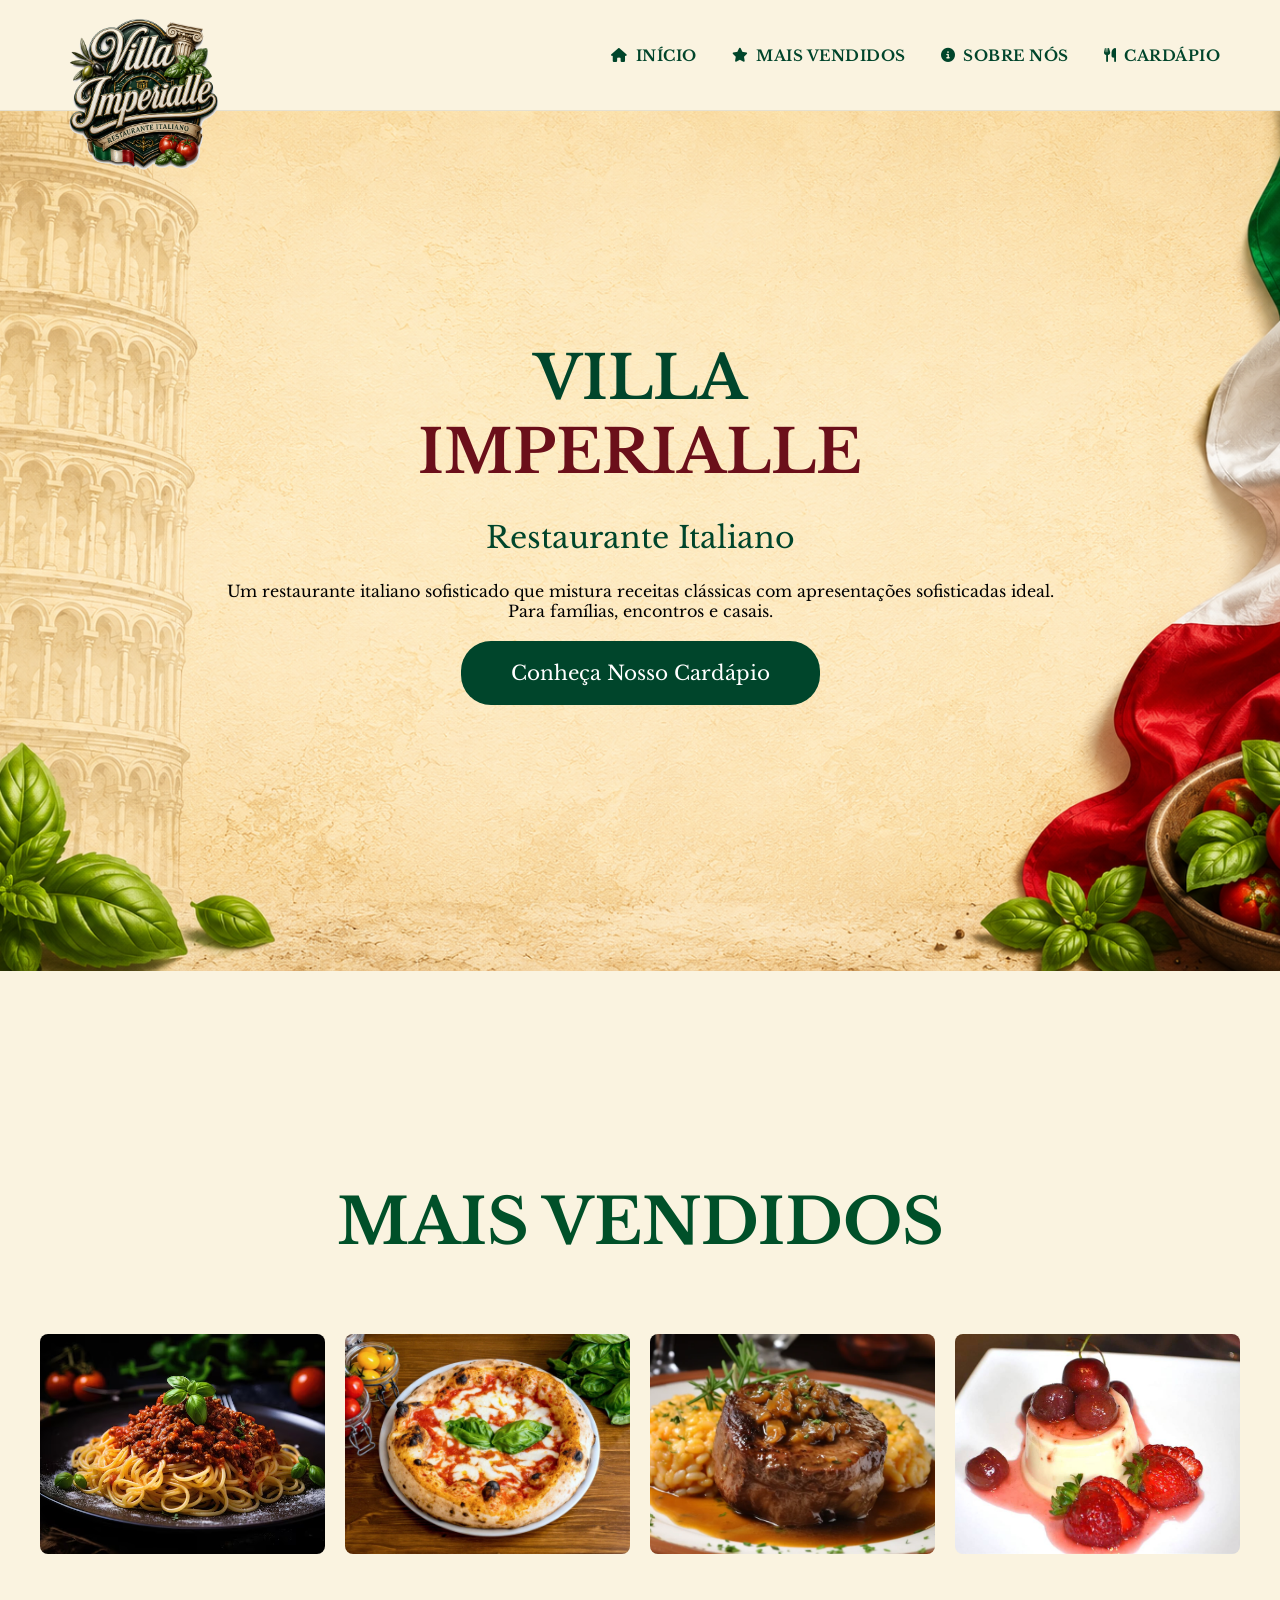
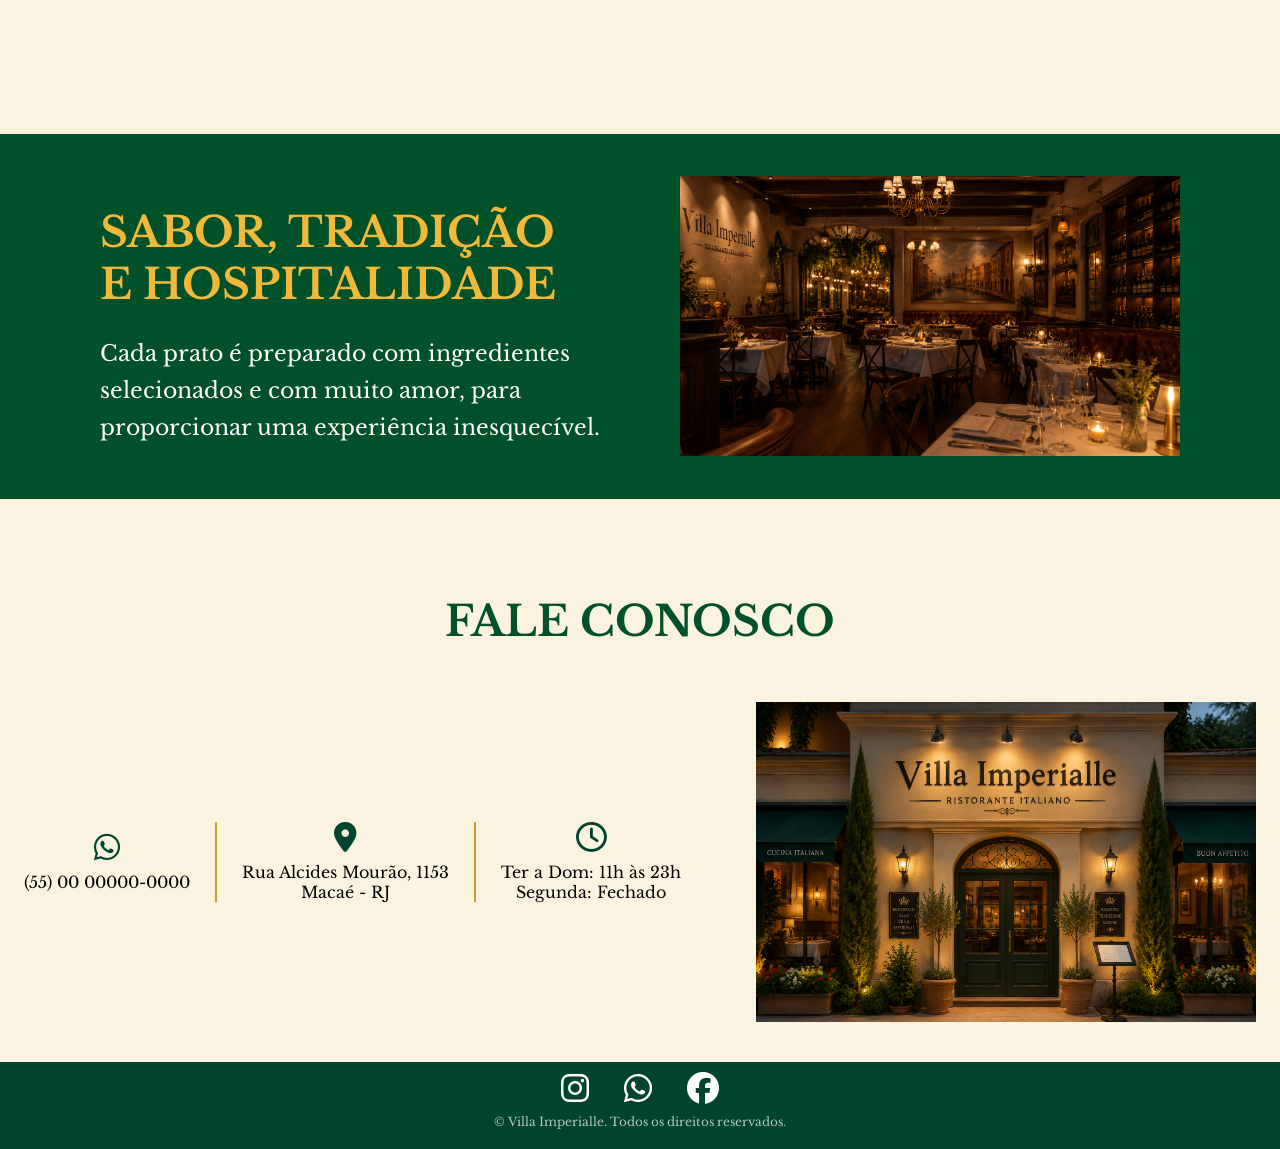
==== commit 8ec3010c: "Base para a adição da página do cardápio" ====
--- a/index.html
+++ b/index.html
@@ -3,19 +3,12 @@
 
 <head>
     <meta charset="UTF-8">
-
     <link rel="stylesheet" href="https://cdnjs.cloudflare.com/ajax/libs/font-awesome/6.7.2/css/all.min.css">
-
     <link rel="preconnect" href="https://fonts.googleapis.com">
-
     <link rel="preconnect" href="https://fonts.gstatic.com" crossorigin>
-
     <link href="https://fonts.googleapis.com/css2?family=Libre+Baskerville:wght@400;700&display=swap" rel="stylesheet">
-
     <meta name="viewport" content="width=device-width, initial-scale=1.0">
-
     <link rel="stylesheet" href="style.css">
-
     <title>Villa Imperialle</title>
 </head>
 
@@ -33,7 +26,7 @@
                 INÍCIO
             </a>
 
-            <a href="#cardapio">
+            <a href="#vendidos">
                 <i class="fa-solid fa-star"></i>
                 MAIS VENDIDOS
             </a>
@@ -43,7 +36,7 @@
                 SOBRE NÓS
             </a>
 
-            <a href="cardapio.html">
+            <a href="cardapio-massas.html">
                 <i class="fa-solid fa-utensils"></i>
                 CARDÁPIO
             </a>
@@ -78,7 +71,7 @@
                 Para famílias, encontros e casais.
             </p>
 
-            <a href="cardapio.html" class="botao">
+            <a href="cardapio-massas.html" class="botao">
                 Conheça Nosso Cardápio
             </a>
 
--- a/style.css
+++ b/style.css
@@ -63,7 +63,8 @@
     justify-content: space-between;
     align-items: center;
 
-    padding: 12px 60px;
+    height: 90px;
+    padding: 10px 60px;
 
     background: var(--creme);
 
@@ -73,7 +74,9 @@
 }
 
 .logo {
-    width: 75px;
+    width: 165px;
+    height: auto;
+    margin-top: 7%;
 }
 
 .menu-links {
@@ -308,4 +311,154 @@
     font-size: 12px;
 
     opacity: .7;
-}+}
+
+.banner-cardapio{
+    position: relative;
+
+    min-height: 450px;
+
+    display: flex;
+    justify-content: center;
+    align-items: center;
+
+    text-align: center;
+}
+
+.banner-cardapio img{
+    position: absolute;
+    inset: 0;
+
+    width: 100%;
+    height: 100%;
+
+    object-fit: cover;
+
+    z-index: 1;
+}
+
+.banner-texto{
+    position: relative;
+    z-index: 2;
+}
+
+.banner-texto h1{
+    margin: 0;
+
+    color: var(--verde);
+
+    font-size: 90px;
+}
+
+.banner-texto p{
+    max-width: 700px;
+
+    margin: 20px auto 0;
+
+    font-size: 24px;
+}
+
+.area-cardapio{
+    display: flex;
+
+    gap: 40px;
+
+    padding: 60px;
+}
+
+.categorias{
+    width: 220px;
+
+    display: flex;
+    flex-direction: column;
+
+    gap: 18px;
+}
+
+.categorias a{
+    font-size: 20px;
+    font-weight: 700;
+}
+
+.categoria-ativa{
+    background: var(--verde);
+
+    color: white;
+
+    padding: 12px 20px;
+
+    border-radius: 15px;
+}
+
+.area-pratos{
+    flex: 1;
+}
+
+.topo-pratos{
+    display: flex;
+    justify-content: space-between;
+    align-items: center;
+
+    margin-bottom: 30px;
+}
+
+.topo-pratos h2{
+    color: var(--verde);
+
+    margin: 0;
+}
+
+.grid-pratos{
+    display: grid;
+
+    grid-template-columns: repeat(3, 1fr);
+
+    gap: 30px;
+}
+
+.card-cardapio{
+    background: white;
+
+    border-radius: 15px;
+
+    overflow: hidden;
+
+    box-shadow: 0 8px 20px rgba(0,0,0,.15);
+}
+
+.card-cardapio img{
+    width: 100%;
+    height: 200px;
+
+    object-fit: cover;
+}
+
+.card-info{
+    padding: 15px;
+}
+
+.card-info h3{
+    margin: 0 0 10px;
+}
+
+.preco{
+    margin-bottom: 15px;
+
+    font-weight: bold;
+}
+
+.botao-card{
+    width: 100%;
+
+    padding: 10px;
+
+    border: none;
+
+    border-radius: 20px;
+
+    background: var(--verde);
+
+    color: white;
+
+    cursor: pointer;
+}
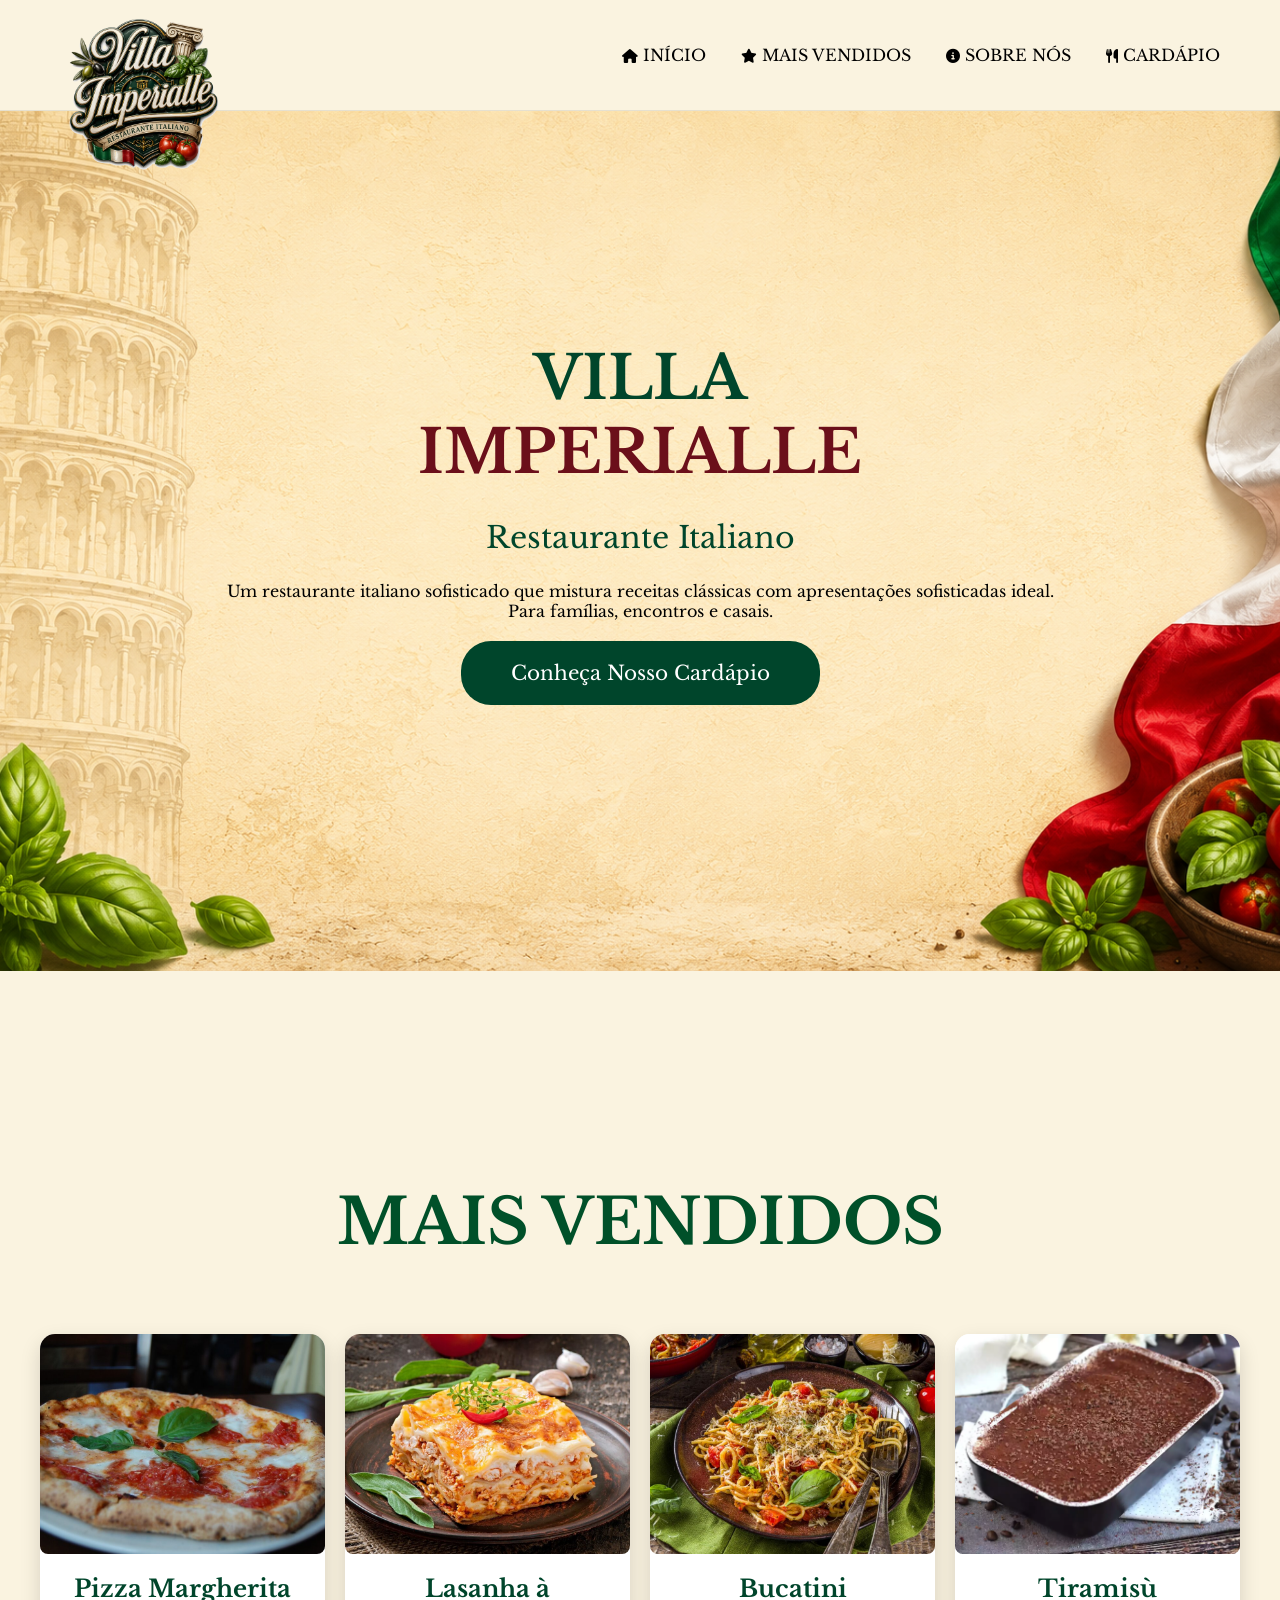
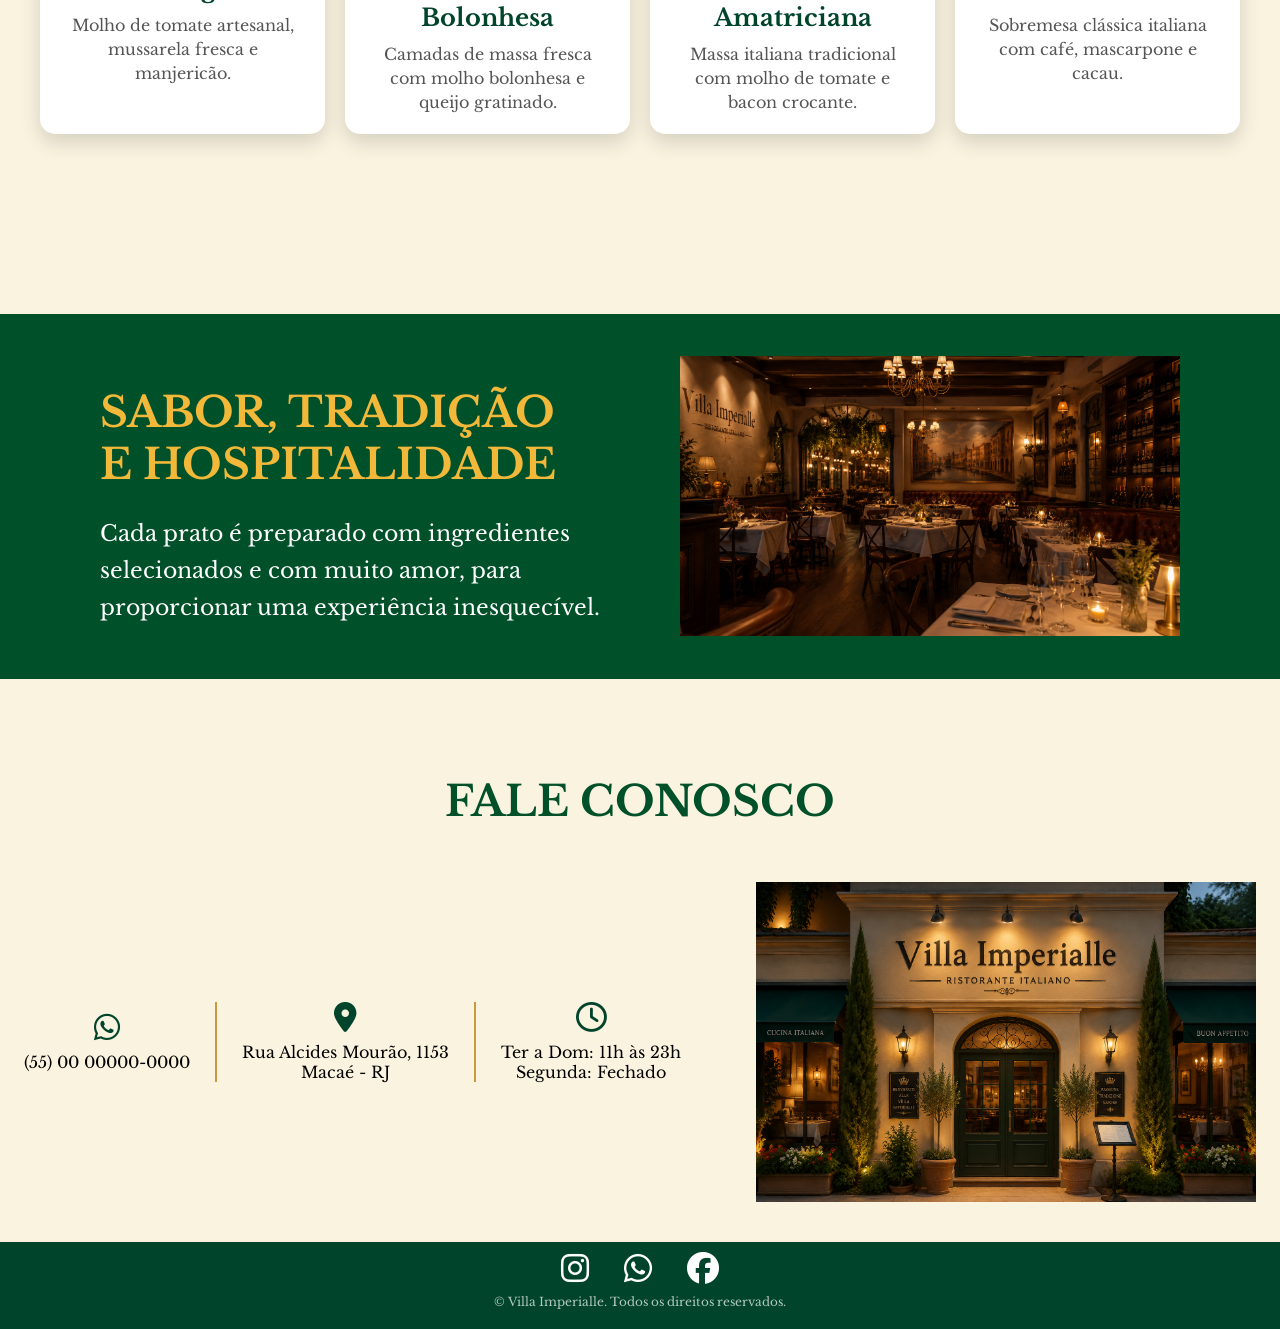
==== commit b09f659e: "Reestruturar grande parte do código das páginas do cardápio" ====
--- a/index.html
+++ b/index.html
@@ -84,28 +84,71 @@
 
         <h2>MAIS VENDIDOS</h2>
 
-        <div class="vendidos-grid">
-
-            <div class="card-prato">
-                <img src="imagens/spaghetti.avif" alt="Spaghetti">
-            </div>
-
-            <div class="card-prato">
-                <img src="imagens/pizza.webp" alt="Pizza">
-            </div>
-
-            <div class="card-prato">
-                <img src="imagens/carne.webp" alt="Carne">
-            </div>
-
-            <div class="card-prato">
-                <img src="imagens/nata.jpg" alt="Sobremesa">
-            </div>
-
-        </div>
-
-    </section>
-
+    <div class="vendidos-grid">
+
+        <div class="card-prato">
+
+            <a href="cardapio-pizzas.html">
+                <img src="imagens/Pizza_Margherita.jpg"
+                     alt="Pizza Margherita">
+            </a>
+
+            <h3>Pizza Margherita</h3>
+
+            <p>
+                Molho de tomate artesanal, mussarela fresca e manjericão.
+            </p>
+
+        </div>
+
+        <div class="card-prato">
+
+            <a href="cardapio-massas.html">
+                <img src="imagens/lasanha.jpg"
+                    alt="Lasanha à Bolonhesa">
+            </a>
+
+            <h3>Lasanha à Bolonhesa</h3>
+
+            <p>
+                Camadas de massa fresca com molho bolonhesa e queijo gratinado.
+            </p>
+
+        </div>
+
+        <div class="card-prato">
+
+            <a href="cardapio-massas.html">
+                <img src="imagens/Bucatini-ao-Molho-Amatriciana.jpg"
+                    alt="Bucatini ao Molho Amatriciana">
+            </a>
+
+            <h3>Bucatini Amatriciana</h3>
+
+            <p>
+                Massa italiana tradicional com molho de tomate e bacon crocante.
+            </p>
+
+        </div>
+
+        <div class="card-prato">
+
+            <a href="cardapio-sobremesas.html">
+                <img src="imagens/Tiramisú.jpg"
+                    alt="Tiramisù">
+            </a>
+
+            <h3>Tiramisù</h3>
+
+            <p>
+                Sobremesa clássica italiana com café, mascarpone e cacau.
+            </p>
+
+        </div>
+
+    </div>
+
+    </section>
 
     <section id="sobre" class="sobre">
 
--- a/style.css
+++ b/style.css
@@ -85,23 +85,14 @@
     gap: 35px;
 }
 
-.menu-links a {
-    display: flex;
-    align-items: center;
-    gap: 8px;
-
-    color: var(--verde);
-
-    font-size: 15px;
-    font-weight: 700;
-
-    letter-spacing: .5px;
-
+.menu-links a{
     transition: .3s;
 }
 
-.menu-links a:hover {
+.menu-links a:hover{
     color: var(--dourado);
+
+    transform: translateY(-2px);
 }
 
 .menu-links i {
@@ -189,6 +180,27 @@
     padding: 20px;
 }
 
+.card-prato,
+.card-cardapio{
+    background: white;
+
+    overflow: hidden;
+
+    border-radius: 15px;
+
+    transition: .3s ease;
+
+    cursor: pointer;
+
+    box-shadow: 0 8px 20px rgba(0,0,0,.15);
+}
+
+.card-prato:hover,
+.card-cardapio:hover{
+    transform: translateY(-8px);
+    box-shadow: 0 12px 25px rgba(0,0,0,.15);
+}
+
 .card-prato img {
     width: 100%;
     height: 220px;
@@ -200,6 +212,32 @@
     border-radius: 8px;
 }
 
+.card-prato{
+    background: white;
+
+    box-shadow: 0 8px 20px rgba(0,0,0,.15);
+
+    text-align: center;
+}
+
+.card-prato h3{
+    margin: 20px 15px 10px;
+
+    color: var(--verde);
+
+    font-size: 24px;
+}
+
+.card-prato p{
+    margin: 0 20px 20px;
+
+    color: #555;
+
+    font-size: 16px;
+
+    line-height: 1.5;
+}
+
 .sobre {
     display: flex;
     justify-content: space-between;
@@ -450,15 +488,174 @@
 .botao-card{
     width: 100%;
 
-    padding: 10px;
+    padding: 15px;
+
+    background-color: var(--verde);
+
+    color: white;
 
     border: none;
-
-    border-radius: 20px;
+    border-radius: 10px;
+
+    font-size: 16px;
+
+    cursor: pointer;
+
+    transition: .3s;
+}
+
+.botao-card:hover{
+    background-color: #00663f;
+
+    transform: scale(1.03);
+
+    box-shadow: 0 8px 20px rgba(0,69,43,.3);
+}
+
+.botao:hover{
+    background-color: #00663f;
+
+    transform: translateY(-4px);
+
+    box-shadow: 0 10px 20px rgba(0,69,43,.25);
+}
+
+.mini-carrinho{
+
+    position: fixed;
+
+    right: 30px;
+    bottom: 30px;
+
+    z-index: 999;
+
+}
+
+.mini-carrinho a{
+
+    position: relative;
+
+    width: 75px;
+    height: 75px;
+
+    display: flex;
+    align-items: center;
+    justify-content: center;
+
+    background-color: var(--vinho);
+
+    color: white;
+
+    border-radius: 50%;
+
+    font-size: 28px;
+
+    box-shadow: 0 8px 25px rgba(0,0,0,.3);
+
+    transition: .3s;
+
+}
+
+.mini-carrinho a:hover{
+
+    transform: scale(1.1);
+
+}
+
+#contador-carrinho{
+
+    position: absolute;
+
+    top: -5px;
+    right: -5px;
+
+    width: 28px;
+    height: 28px;
+
+    display: flex;
+    align-items: center;
+    justify-content: center;
+
+    background-color: red;
+
+    color: white;
+
+    border-radius: 50%;
+
+    font-size: 14px;
+
+    font-weight: bold;
+
+}
+
+.item-pedido{
+
+    background: white;
+
+    padding: 20px;
+
+    margin-bottom: 20px;
+
+    border-radius: 15px;
+
+    display: flex;
+
+    justify-content: space-between;
+
+    align-items: center;
+
+    box-shadow: 0 8px 20px rgba(0,0,0,.1);
+
+}
+
+.item-pedido button{
+
+    padding: 8px 12px;
+
+    border: none;
 
     background: var(--verde);
 
     color: white;
 
+    border-radius: 8px;
+
     cursor: pointer;
-}
+
+}
+
+.pedido-total{
+
+    font-size: 28px;
+
+    font-weight: bold;
+
+    color: var(--verde);
+
+    margin-top: 40px;
+
+}
+
+.formulario-pedido{
+
+    margin-top: 50px;
+
+    display: flex;
+
+    flex-direction: column;
+
+    gap: 20px;
+
+}
+
+.formulario-pedido input{
+
+    padding: 18px;
+
+    border-radius: 10px;
+
+    border: 1px solid #ddd;
+
+    font-size: 16px;
+
+}
